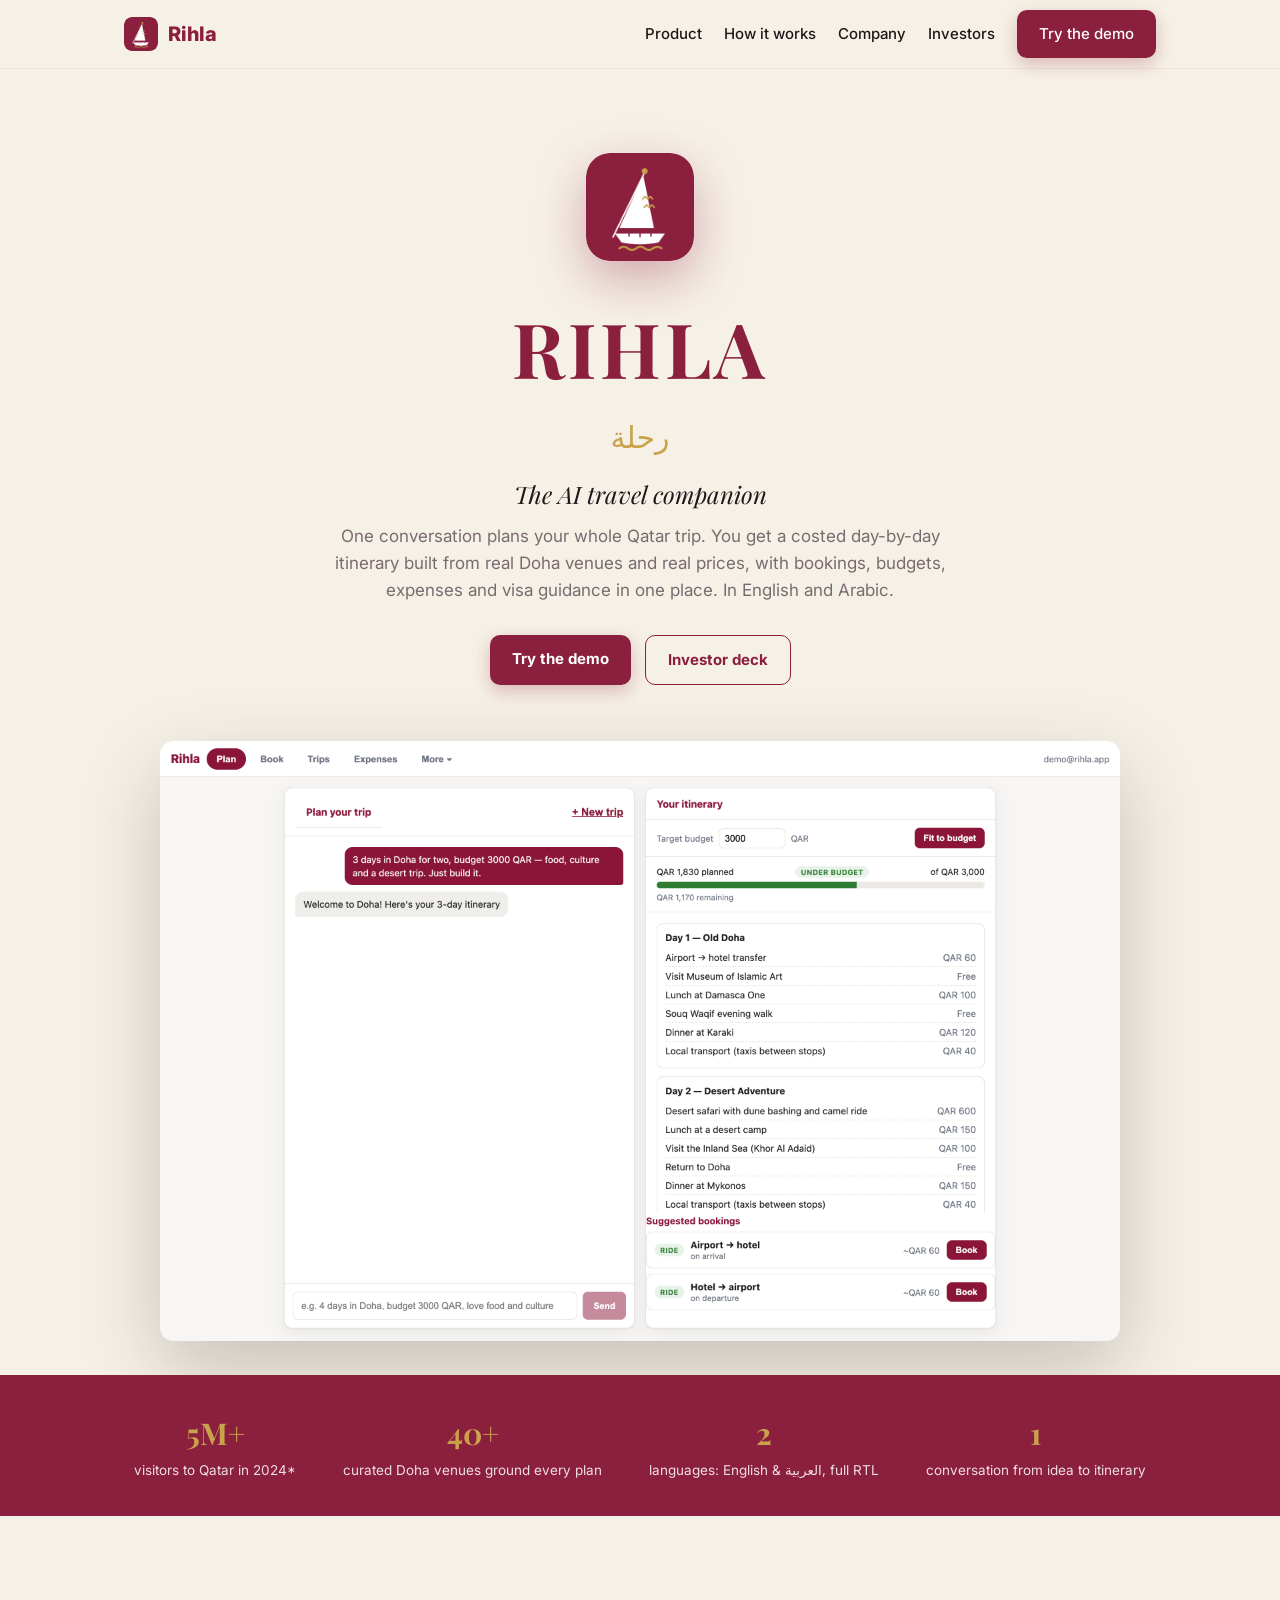
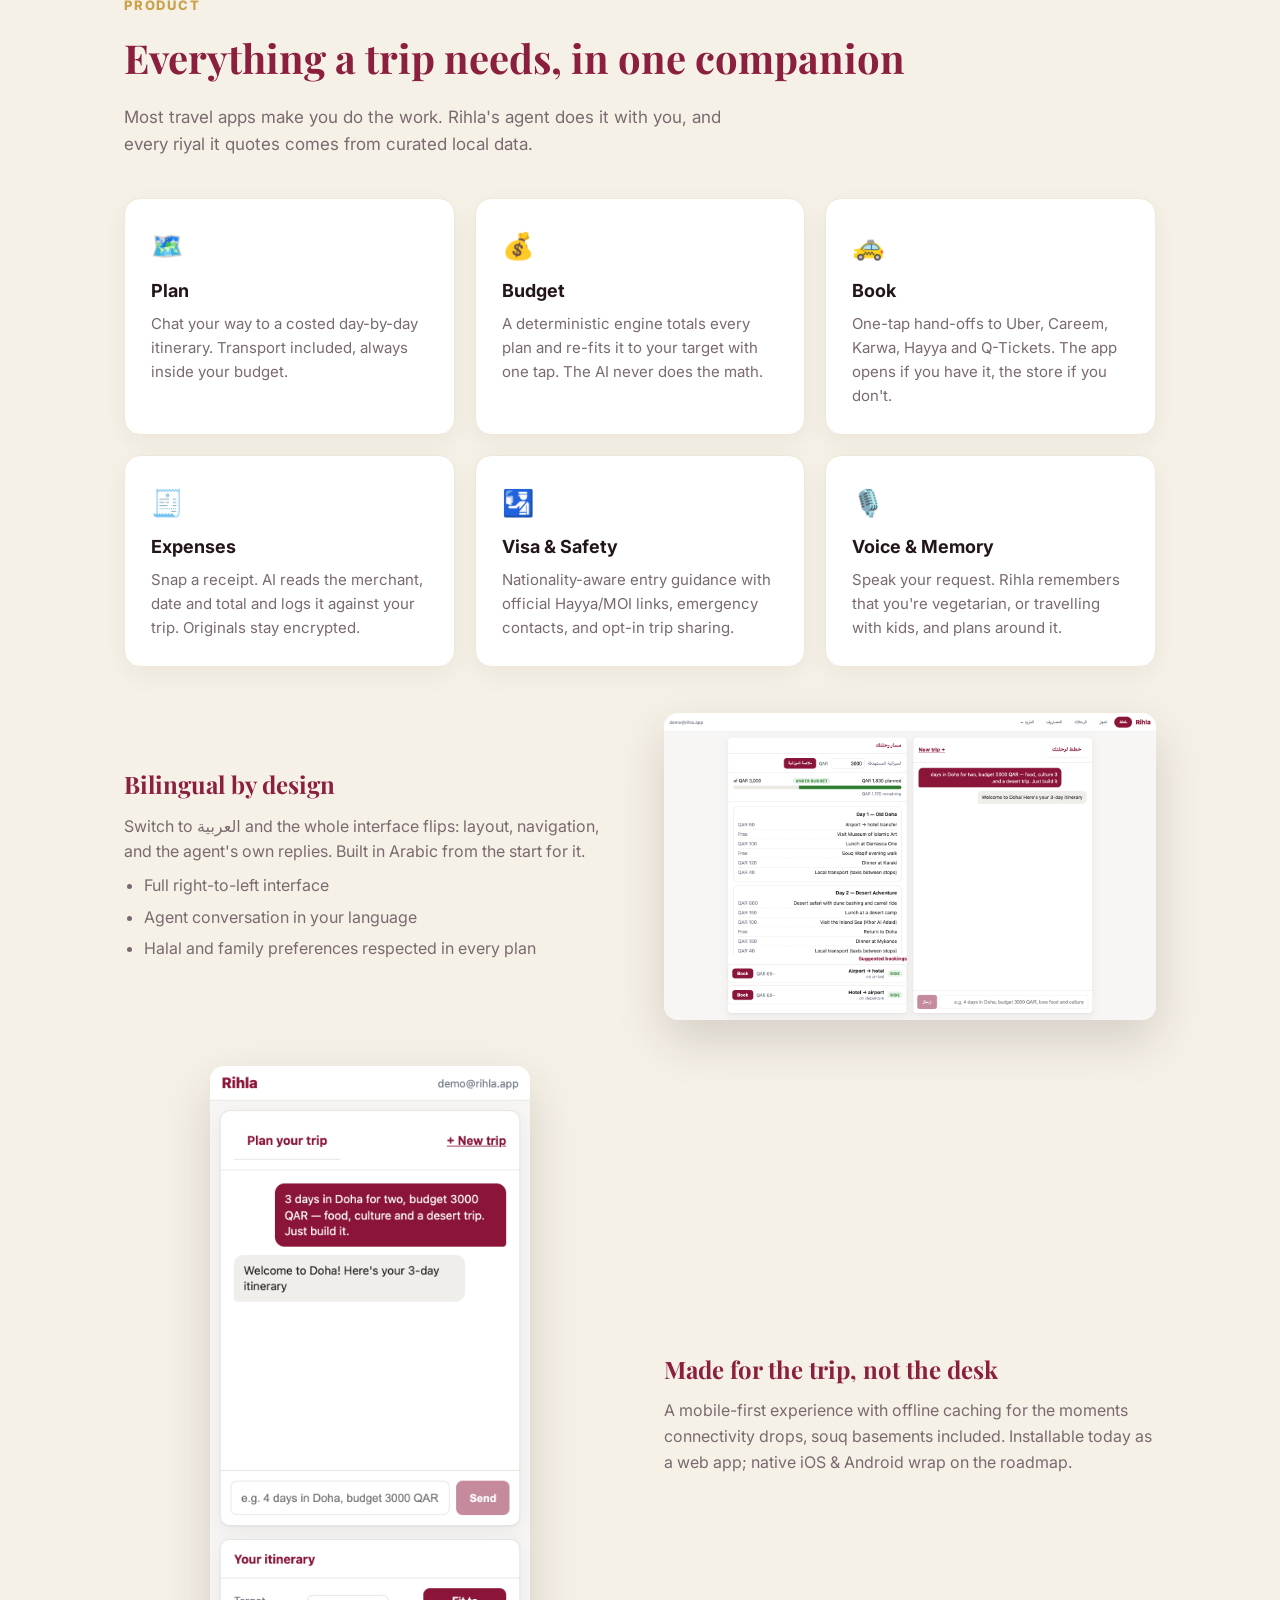
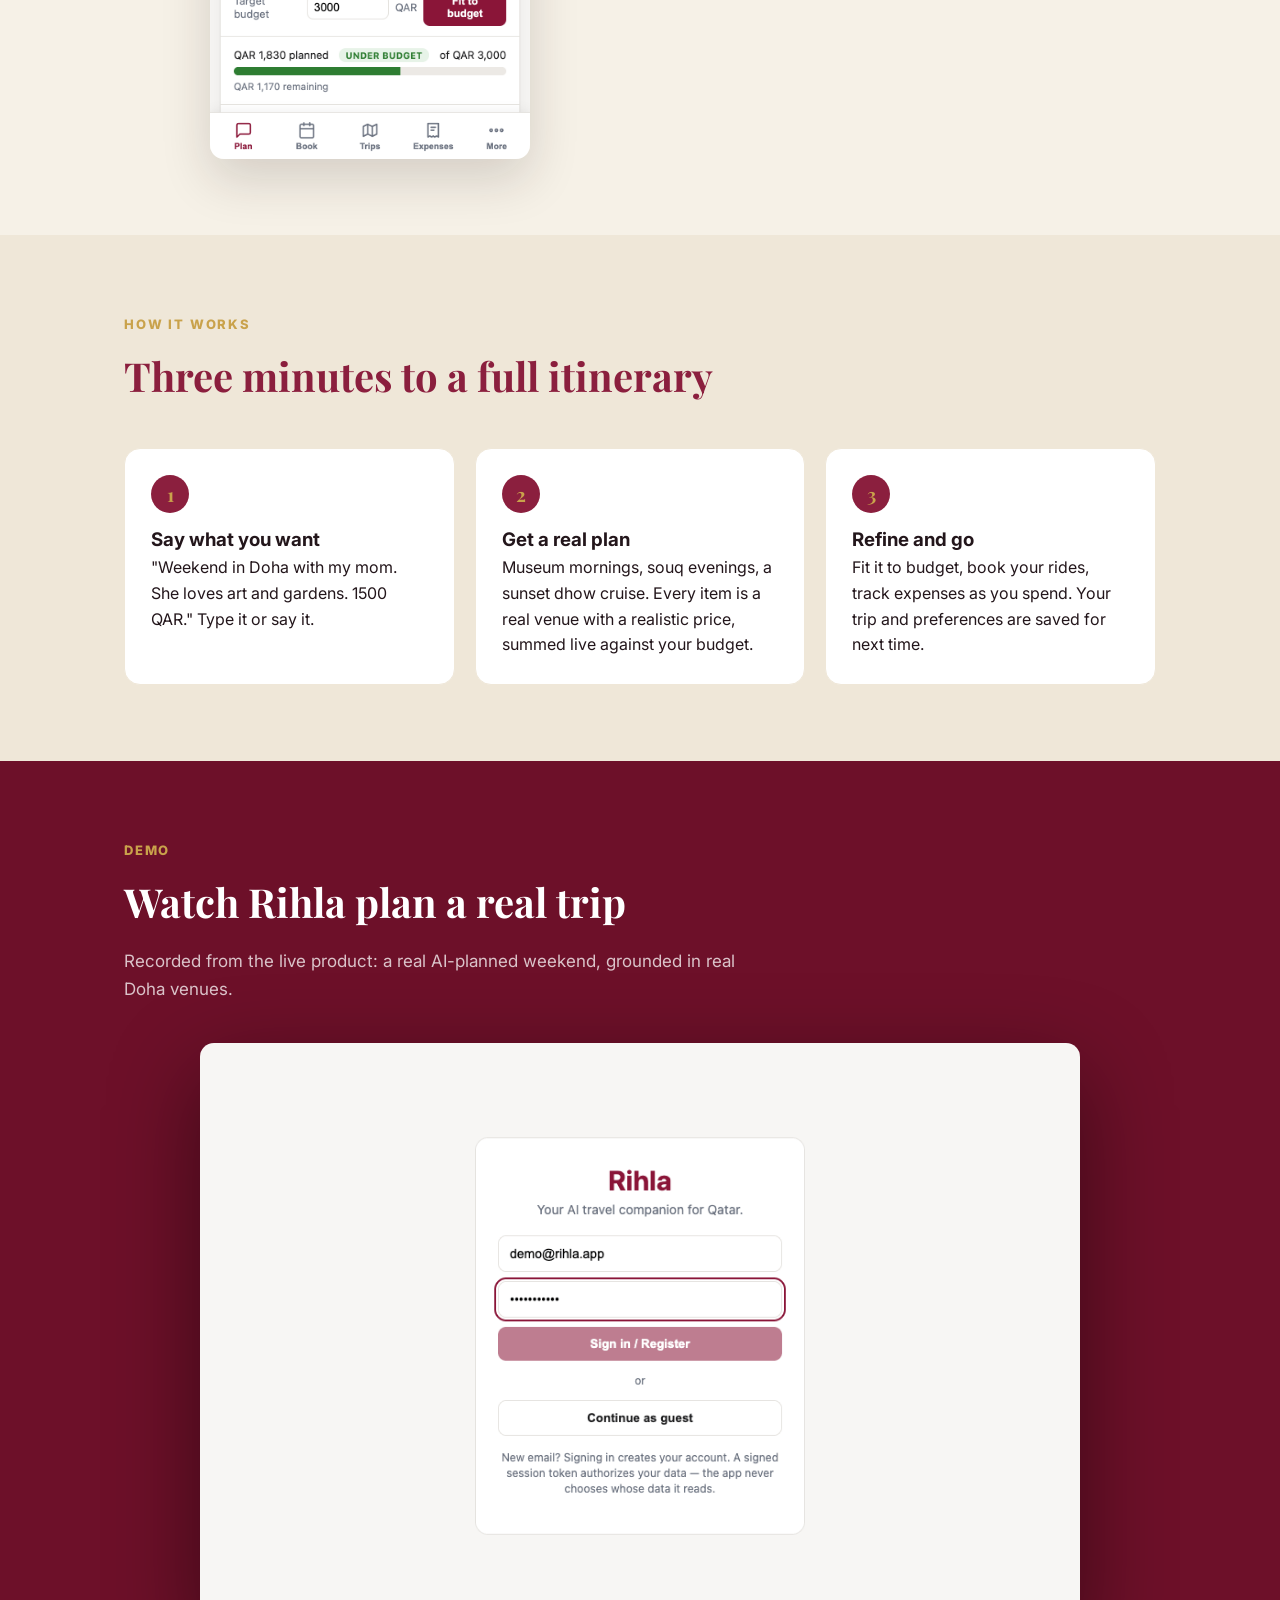
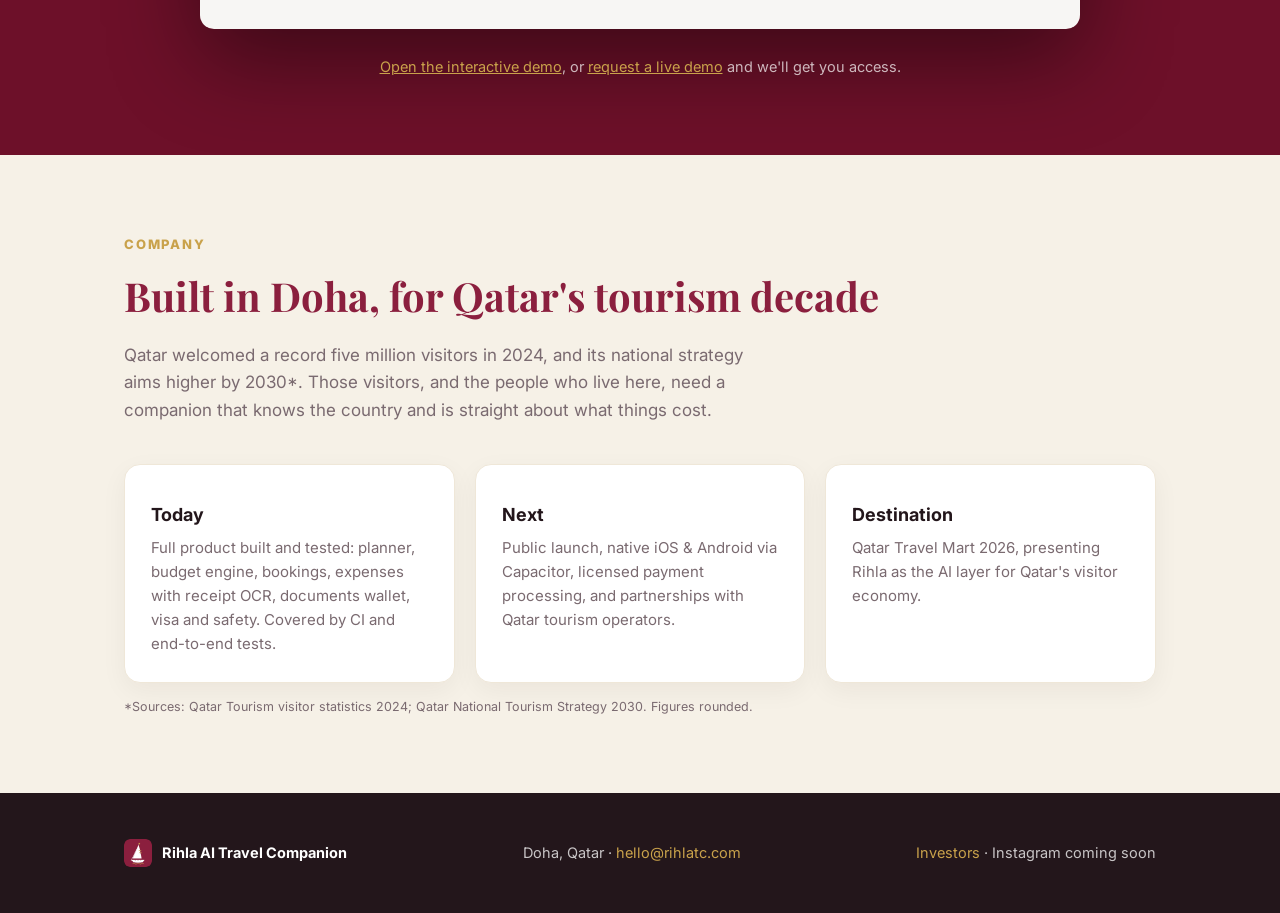
==== index.html @ 4427d214 "Copy: remove the AI-writing tells from site and app Homepage went from 22 em-dashes in 572 words to " ====
<!doctype html>
<html lang="en">
<head>
  <meta charset="utf-8" />
  <meta name="viewport" content="width=device-width, initial-scale=1" />
  <title>Rihla — AI Travel Companion for Qatar</title>
  <meta name="description" content="Rihla plans your Qatar trip in one conversation: real venues, real prices, bookings, budgets and expenses. Built in Doha, in English and Arabic." />
  <meta property="og:title" content="Rihla — AI Travel Companion for Qatar" />
  <meta property="og:description" content="One conversation plans your whole Qatar trip. Built in Doha." />
  <meta property="og:image" content="assets/icon-512.png" />
  <link rel="icon" type="image/png" href="assets/icon-32.png" />
  <link rel="apple-touch-icon" href="assets/icon-192.png" />
  <link rel="preconnect" href="https://fonts.googleapis.com" />
  <link href="https://fonts.googleapis.com/css2?family=Playfair+Display:wght@600;700;800&family=Inter:wght@400;500;700;800&display=swap" rel="stylesheet" />
  <link rel="stylesheet" href="style.css" />
</head>
<body>

<nav class="nav">
  <div class="wrap">
    <a class="nav-brand" href="#"><img src="assets/icon-192.png" alt="" />Rihla</a>
    <div class="nav-links">
      <a href="#product">Product</a>
      <a href="#how">How it works</a>
      <a href="#company">Company</a>
      <a href="investors.html">Investors</a>
      <!-- When the app is deployed, point this at the live app URL. -->
      <a class="btn btn-primary" href="app/">Try the demo</a>
    </div>
  </div>
</nav>

<header class="hero wrap">
  <img class="hero-logo" src="assets/icon-512.png" alt="Rihla dhow logo" />
  <h1 class="serif">RIHLA</h1>
  <div class="ar">رحلة</div>
  <p class="tagline serif">The AI travel companion</p>
  <p class="sub">
    One conversation plans your whole Qatar trip. You get a costed day-by-day
    itinerary built from real Doha venues and real prices, with bookings, budgets,
    expenses and visa guidance in one place. In English and Arabic.
  </p>
  <div class="hero-ctas">
    <a class="btn btn-primary" href="app/">Try the demo</a>
    <a class="btn btn-ghost" href="investors.html">Investor deck</a>
  </div>
  <img class="hero-shot" src="assets/plan-desktop.png" alt="Rihla planning a 3-day Doha itinerary with a live budget" />
</header>

<div class="stats">
  <div class="wrap">
    <div class="stat"><b>5M+</b><span>visitors to Qatar in 2024*</span></div>
    <div class="stat"><b>40+</b><span>curated Doha venues ground every plan</span></div>
    <div class="stat"><b>2</b><span>languages: English &amp; العربية, full RTL</span></div>
    <div class="stat"><b>1</b><span>conversation from idea to itinerary</span></div>
  </div>
</div>

<section id="product">
  <div class="wrap">
    <span class="kicker">Product</span>
    <h2 class="title serif">Everything a trip needs, in one companion</h2>
    <p class="lede">
      Most travel apps make you do the work. Rihla's agent does it with you, and
      every riyal it quotes comes from curated local data.
    </p>

    <div class="grid">
      <div class="card"><div class="em">🗺️</div><h3>Plan</h3><p>Chat your way to a costed day-by-day itinerary. Transport included, always inside your budget.</p></div>
      <div class="card"><div class="em">💰</div><h3>Budget</h3><p>A deterministic engine totals every plan and re-fits it to your target with one tap. The AI never does the math.</p></div>
      <div class="card"><div class="em">🚕</div><h3>Book</h3><p>One-tap hand-offs to Uber, Careem, Karwa, Hayya and Q-Tickets. The app opens if you have it, the store if you don't.</p></div>
      <div class="card"><div class="em">🧾</div><h3>Expenses</h3><p>Snap a receipt. AI reads the merchant, date and total and logs it against your trip. Originals stay encrypted.</p></div>
      <div class="card"><div class="em">🛂</div><h3>Visa &amp; Safety</h3><p>Nationality-aware entry guidance with official Hayya/MOI links, emergency contacts, and opt-in trip sharing.</p></div>
      <div class="card"><div class="em">🎙️</div><h3>Voice &amp; Memory</h3><p>Speak your request. Rihla remembers that you're vegetarian, or travelling with kids, and plans around it.</p></div>
    </div>

    <div class="split">
      <div>
        <h3 class="serif">Bilingual by design</h3>
        <p>
          Switch to العربية and the whole interface flips: layout, navigation, and the
          agent's own replies. Built in Arabic from the start
          for it.
        </p>
        <ul>
          <li>Full right-to-left interface</li>
          <li>Agent conversation in your language</li>
          <li>Halal and family preferences respected in every plan</li>
        </ul>
      </div>
      <div><img src="assets/plan-arabic-rtl.png" alt="Rihla in Arabic with right-to-left layout" /></div>
    </div>

    <div class="split">
      <div><img src="assets/plan-mobile.png" alt="Rihla mobile interface" style="max-width:320px;margin:0 auto" /></div>
      <div>
        <h3 class="serif">Made for the trip, not the desk</h3>
        <p>
          A mobile-first experience with offline caching for the moments
          connectivity drops, souq basements included. Installable today as a
          web app; native iOS &amp; Android wrap on the roadmap.
        </p>
      </div>
    </div>
  </div>
</section>

<section id="how" style="background:var(--cream-2)">
  <div class="wrap">
    <span class="kicker">How it works</span>
    <h2 class="title serif">Three minutes to a full itinerary</h2>
    <div class="steps">
      <div class="step"><h3>Say what you want</h3><p>"Weekend in Doha with my mom. She loves art and gardens. 1500 QAR." Type it or say it.</p></div>
      <div class="step"><h3>Get a real plan</h3><p>Museum mornings, souq evenings, a sunset dhow cruise. Every item is a real venue with a realistic price, summed live against your budget.</p></div>
      <div class="step"><h3>Refine and go</h3><p>Fit it to budget, book your rides, track expenses as you spend. Your trip and preferences are saved for next time.</p></div>
    </div>
  </div>
</section>

<section class="demo" id="demo">
  <div class="wrap">
    <span class="kicker">Demo</span>
    <h2 class="title serif">Watch Rihla plan a real trip</h2>
    <p class="lede">Recorded from the live product: a real AI-planned weekend, grounded in real Doha venues.</p>
    <img class="demo-frame" src="assets/demo.gif" alt="Animated demo: Rihla plans a Doha weekend in one conversation" />
    <p class="demo-note">
      <a href="app/">Open the interactive demo</a>, or
      <a href="mailto:hello@rihlatc.com?subject=Rihla%20live%20demo">request a live demo</a>
      and we'll get you access.
    </p>
  </div>
</section>

<section id="company">
  <div class="wrap">
    <span class="kicker">Company</span>
    <h2 class="title serif">Built in Doha, for Qatar's tourism decade</h2>
    <p class="lede">
      Qatar welcomed a record five million visitors in 2024, and its national
      strategy aims higher by 2030*. Those visitors, and the people who live here,
      need a companion that knows the country and is straight about what things cost.
    </p>
    <div class="grid">
      <div class="card"><h3>Today</h3><p>Full product built and tested: planner, budget engine, bookings, expenses with receipt OCR, documents wallet, visa and safety. Covered by CI and end-to-end tests.</p></div>
      <div class="card"><h3>Next</h3><p>Public launch, native iOS &amp; Android via Capacitor, licensed payment processing, and partnerships with Qatar tourism operators.</p></div>
      <div class="card"><h3>Destination</h3><p>Qatar Travel Mart 2026, presenting Rihla as the AI layer for Qatar's visitor economy.</p></div>
    </div>
    <p class="fine">*Sources: Qatar Tourism visitor statistics 2024; Qatar National Tourism Strategy 2030. Figures rounded.</p>
  </div>
</section>

<footer>
  <div class="wrap">
    <span class="foot-brand"><img src="assets/icon-192.png" alt="" />Rihla AI Travel Companion</span>
    <span>Doha, Qatar · <a href="mailto:hello@rihlatc.com">hello@rihlatc.com</a></span>
    <span><a href="investors.html">Investors</a> · Instagram coming soon</span>
  </div>
</footer>

</body>
</html>
---- style.css ----
/* Rihla company site — brand: Qatar maroon, cream, gold. */
:root {
  --maroon: #8b1f3e;
  --maroon-deep: #6d1029;
  --cream: #f6f1e7;
  --cream-2: #efe7d8;
  --gold: #c9a24b;
  --ink: #23161b;
  --muted: #7a6a70;
  --card: #ffffff;
}

* { box-sizing: border-box; margin: 0; }
html { scroll-behavior: smooth; }
body {
  font-family: 'Inter', system-ui, -apple-system, sans-serif;
  color: var(--ink);
  background: var(--cream);
  line-height: 1.6;
}
.serif { font-family: 'Playfair Display', Georgia, serif; }
img { max-width: 100%; display: block; }
a { color: var(--maroon); }

.wrap { max-width: 1080px; margin: 0 auto; padding: 0 24px; }

/* Nav */
.nav {
  position: sticky; top: 0; z-index: 50;
  background: rgba(246, 241, 231, 0.92); backdrop-filter: blur(8px);
  border-bottom: 1px solid var(--cream-2);
}
.nav .wrap { display: flex; align-items: center; gap: 28px; height: 68px; }
.nav-brand { display: flex; align-items: center; gap: 10px; text-decoration: none; color: var(--maroon); font-weight: 800; font-size: 20px; }
.nav-brand img { width: 34px; height: 34px; border-radius: 8px; }
.nav-links { display: flex; gap: 22px; margin-left: auto; align-items: center; }
.nav-links a { text-decoration: none; color: var(--ink); font-size: 15px; font-weight: 500; }
.nav-links a:hover { color: var(--maroon); }

.btn {
  display: inline-block; padding: 12px 22px; border-radius: 10px;
  font-weight: 700; font-size: 15px; text-decoration: none;
  transition: transform 0.12s ease, box-shadow 0.12s ease;
}
.btn:hover { transform: translateY(-1px); }
.btn-primary { background: var(--maroon); color: #fff !important; box-shadow: 0 6px 18px rgba(139, 31, 62, 0.28); }
.btn-ghost { border: 1.5px solid var(--maroon); color: var(--maroon); }
.btn-gold { background: var(--gold); color: var(--maroon-deep) !important; }

/* Hero */
.hero { padding: 84px 0 40px; text-align: center; }
.hero-logo { width: 108px; height: 108px; border-radius: 24px; margin: 0 auto 26px; box-shadow: 0 18px 50px rgba(139, 31, 62, 0.35); }
.hero h1 { font-size: clamp(44px, 7vw, 76px); letter-spacing: 0.04em; color: var(--maroon); }
.hero .ar { color: var(--gold); font-size: clamp(22px, 3vw, 30px); margin-top: 4px; }
.hero .tagline { font-size: clamp(18px, 2.6vw, 24px); font-style: italic; margin: 14px auto 10px; }
.hero .sub { max-width: 620px; margin: 0 auto 30px; color: var(--muted); font-size: 17px; }
.hero-ctas { display: flex; gap: 14px; justify-content: center; flex-wrap: wrap; }
/* width:100% is what actually makes these shrink. max-width alone only caps the
   upper bound — below it the image renders at its intrinsic size, so on a phone
   these overflowed and made the whole page scroll sideways. */
.hero-shot { display: block; width: 100%; height: auto; margin: 56px auto 0; max-width: 960px; border-radius: 14px; box-shadow: 0 30px 80px rgba(35, 22, 27, 0.22); }

/* Stats strip */
.stats { background: var(--maroon); color: #fff; padding: 34px 0; margin-top: -6px; }
.stats .wrap { display: flex; justify-content: space-around; flex-wrap: wrap; gap: 26px; text-align: center; }
.stat b { display: block; font-size: 30px; color: var(--gold); font-family: 'Playfair Display', serif; }
.stat span { font-size: 13.5px; opacity: 0.85; }

/* Sections */
section { padding: 76px 0; }
.kicker { color: var(--gold); font-weight: 800; letter-spacing: 0.14em; text-transform: uppercase; font-size: 13px; }
h2.title { font-size: clamp(28px, 4vw, 40px); color: var(--maroon); margin: 8px 0 14px; }
.lede { max-width: 640px; color: var(--muted); font-size: 17px; }

/* Feature grid */
.grid { display: grid; grid-template-columns: repeat(auto-fit, minmax(280px, 1fr)); gap: 20px; margin-top: 40px; }
.card {
  background: var(--card); border-radius: 16px; padding: 26px;
  border: 1px solid var(--cream-2); box-shadow: 0 8px 26px rgba(35, 22, 27, 0.05);
}
.card .em { font-size: 26px; }
.card h3 { margin: 10px 0 6px; font-size: 18px; }
.card p { color: var(--muted); font-size: 15px; }

/* Split rows */
.split { display: flex; gap: 48px; align-items: center; margin-top: 46px; flex-wrap: wrap; }
.split > div { flex: 1 1 380px; }
.split img { border-radius: 14px; box-shadow: 0 20px 50px rgba(35, 22, 27, 0.16); }
.split h3 { font-size: 24px; color: var(--maroon); margin-bottom: 10px; }
.split p { color: var(--muted); }
.split ul { color: var(--muted); padding-left: 20px; margin-top: 8px; }
.split li { margin: 6px 0; }

/* Steps */
.steps { display: grid; grid-template-columns: repeat(auto-fit, minmax(240px, 1fr)); gap: 20px; margin-top: 40px; counter-reset: step; }
.step { background: var(--card); border-radius: 16px; padding: 26px; border: 1px solid var(--cream-2); }
.step::before {
  counter-increment: step; content: counter(step);
  display: inline-flex; width: 38px; height: 38px; align-items: center; justify-content: center;
  background: var(--maroon); color: var(--gold); border-radius: 50%;
  font-family: 'Playfair Display', serif; font-weight: 700; font-size: 19px; margin-bottom: 12px;
}

/* Demo */
.demo { background: var(--maroon-deep); color: #fff; }
.demo .kicker { color: var(--gold); }
.demo h2.title { color: #fff; }
.demo .lede { color: rgba(255, 255, 255, 0.75); }
.demo-frame { display: block; width: 100%; height: auto; margin: 40px auto 26px; max-width: 880px; border-radius: 14px; box-shadow: 0 30px 90px rgba(0, 0, 0, 0.45); }
.demo-note { text-align: center; color: rgba(255, 255, 255, 0.7); font-size: 14.5px; }
.demo-note a { color: var(--gold); }

/* Footer */
footer { background: var(--ink); color: rgba(255, 255, 255, 0.75); padding: 46px 0; font-size: 14.5px; }
footer .wrap { display: flex; flex-wrap: wrap; gap: 20px; align-items: center; justify-content: space-between; }
footer a { color: var(--gold); text-decoration: none; }
.foot-brand { display: flex; align-items: center; gap: 10px; color: #fff; font-weight: 700; }
.foot-brand img { width: 28px; height: 28px; border-radius: 6px; }

/* Deck (investors) */
.deck-section { border-bottom: 1px solid var(--cream-2); }
.deck-cover { text-align: center; padding: 100px 0 70px; }
.deck-cover .hero-logo { width: 92px; height: 92px; }
.num-row { display: flex; gap: 18px; flex-wrap: wrap; margin-top: 30px; }
.num {
  flex: 1 1 200px; background: var(--card); border: 1px solid var(--cream-2);
  border-radius: 14px; padding: 22px; text-align: center;
}
.num b { display: block; font-size: 30px; color: var(--maroon); font-family: 'Playfair Display', serif; }
.num span { color: var(--muted); font-size: 13.5px; }
.fine { font-size: 12.5px; color: var(--muted); margin-top: 14px; }
table.cmp { width: 100%; border-collapse: collapse; margin-top: 30px; background: var(--card); border-radius: 14px; overflow: hidden; }
table.cmp th, table.cmp td { padding: 13px 16px; border-bottom: 1px solid var(--cream-2); text-align: left; font-size: 15px; }
table.cmp th { background: var(--maroon); color: #fff; }
table.cmp td:first-child { font-weight: 600; }
.check { color: #1f7a3d; font-weight: 700; }
.cross { color: #b3453e; }

/* The competition table carries five columns. On a phone it must scroll inside
   its own box — never widen the page, which would let every section scroll
   sideways. min-width keeps the columns readable rather than crushed. */
.cmp-scroll { overflow-x: auto; -webkit-overflow-scrolling: touch; margin-top: 30px; }
.cmp-scroll table.cmp { margin-top: 0; min-width: 720px; }
/* Keep the row label readable while the comparison columns scroll under it. */
.cmp-scroll table.cmp td:first-child,
.cmp-scroll table.cmp th:first-child { position: sticky; left: 0; background: var(--card); }
.cmp-scroll table.cmp th:first-child { background: var(--maroon); }

@media (max-width: 640px) {
  .nav-links a:not(.btn) { display: none; }
  section { padding: 56px 0; }
}
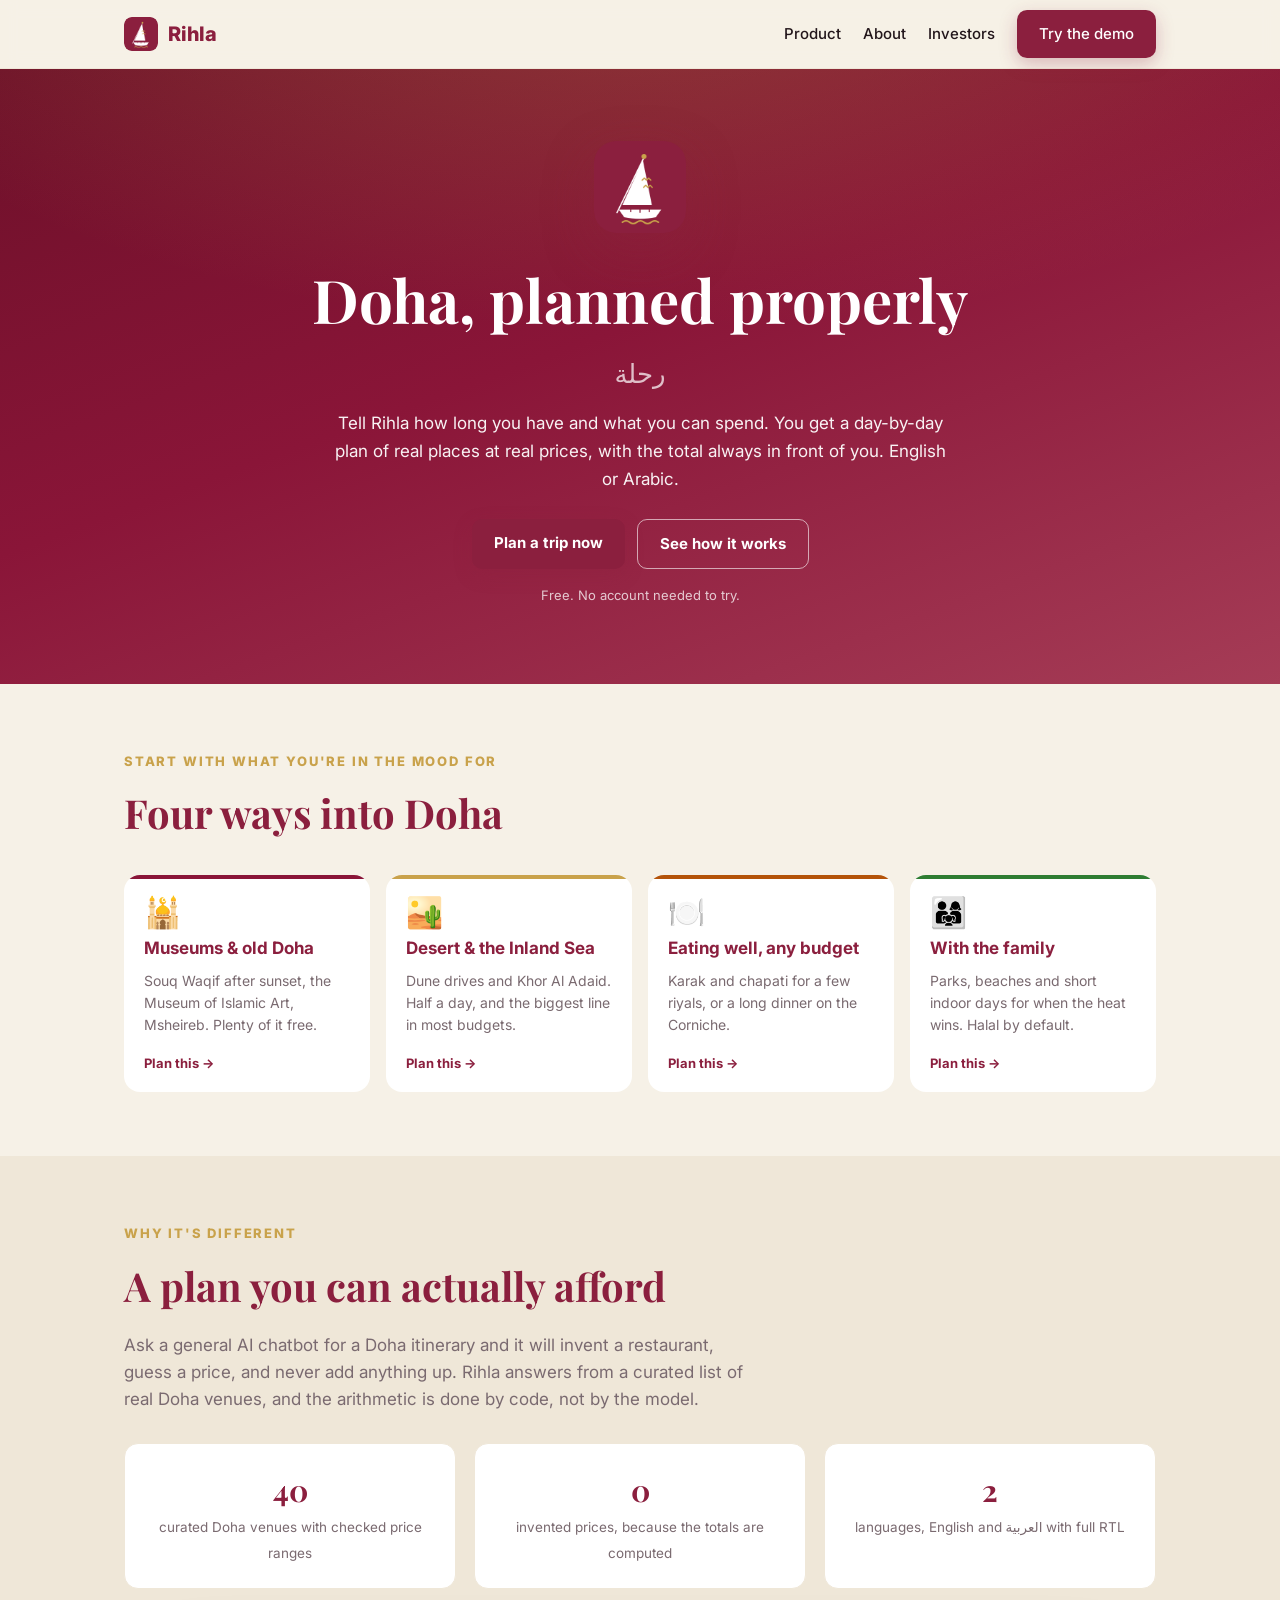
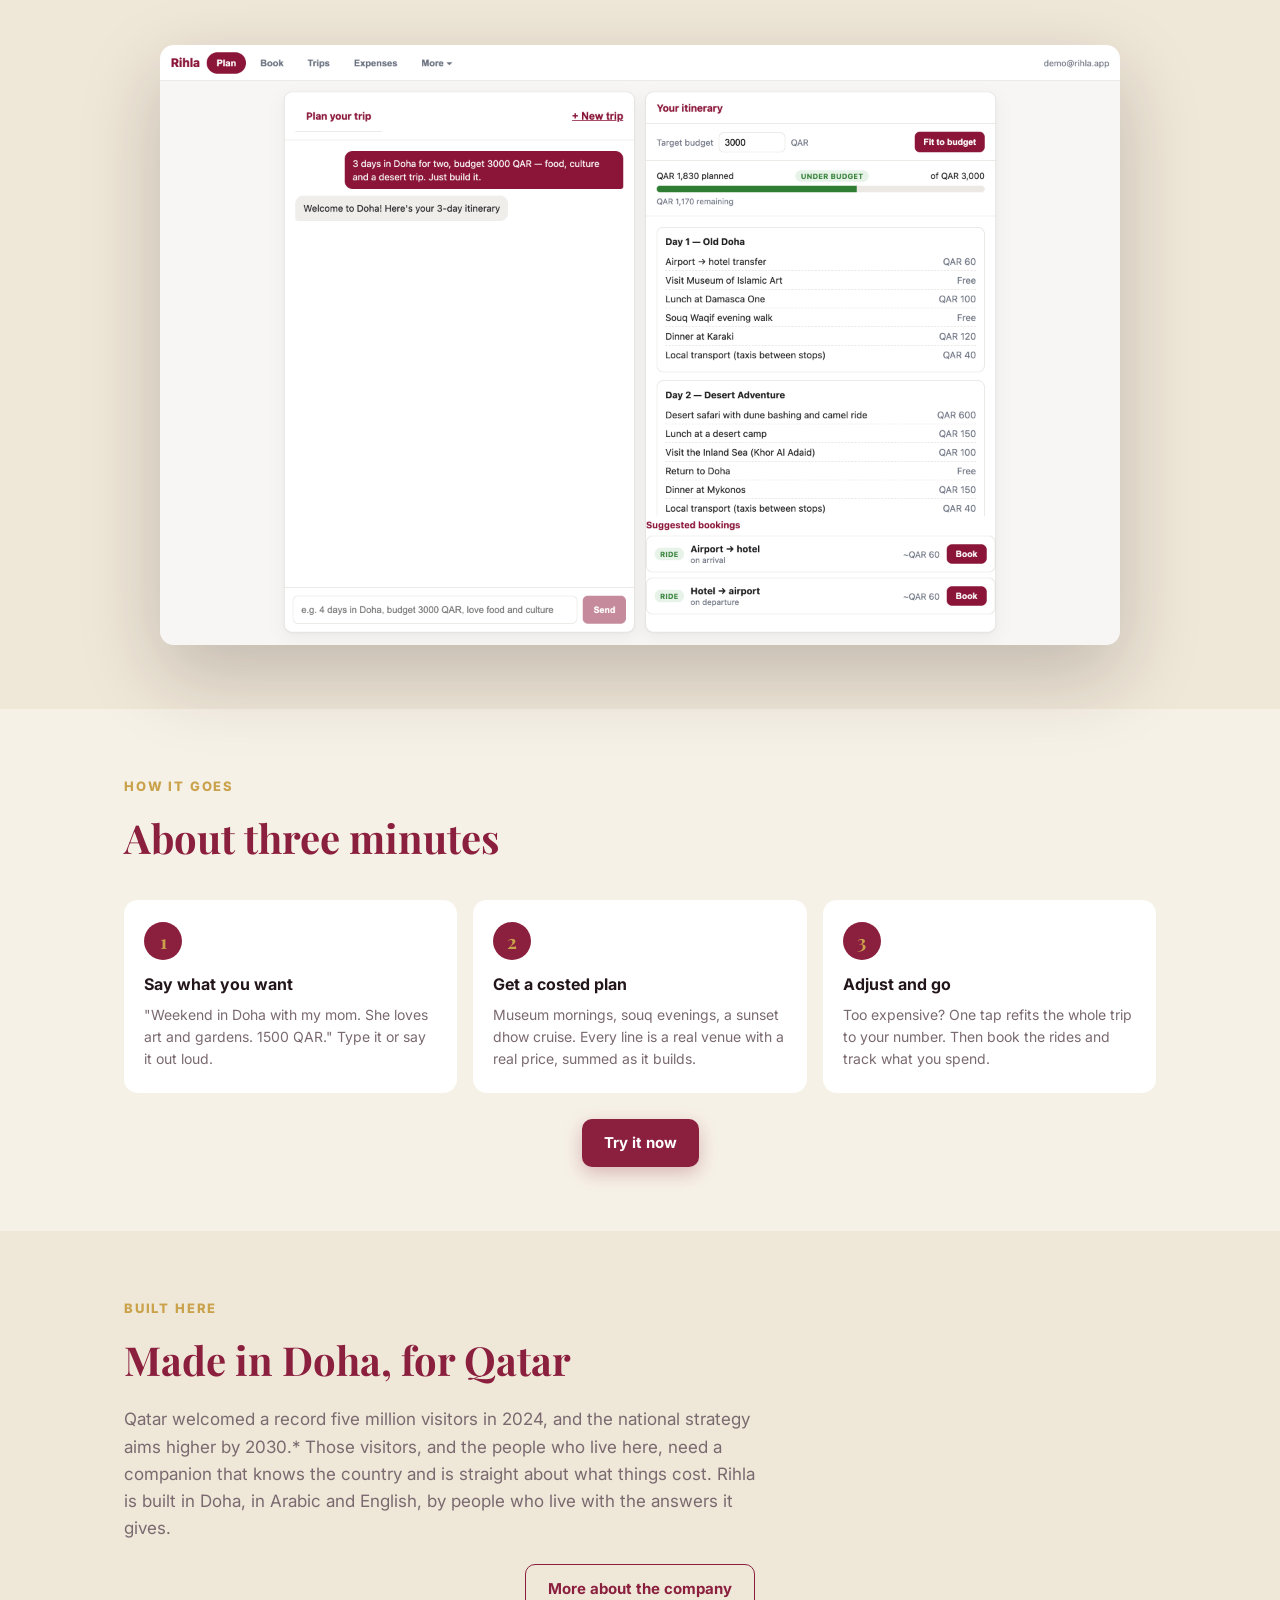
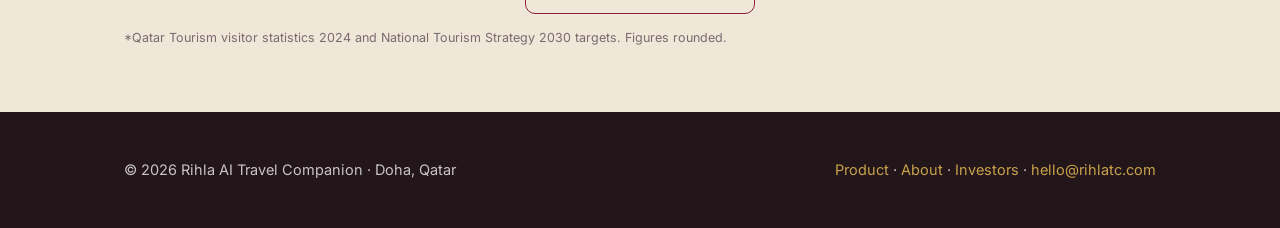
==== commit 5a83265b: "Site: split into general, product, about, investors The homepage was a single scroll doing four jobs" ====
--- a/index.html
+++ b/index.html
@@ -4,9 +4,9 @@
   <meta charset="utf-8" />
   <meta name="viewport" content="width=device-width, initial-scale=1" />
   <title>Rihla — AI Travel Companion for Qatar</title>
-  <meta name="description" content="Rihla plans your Qatar trip in one conversation: real venues, real prices, bookings, budgets and expenses. Built in Doha, in English and Arabic." />
+  <meta name="description" content="Plan a Qatar trip in one conversation. Real Doha venues, real prices, a budget that adds up. In English and Arabic." />
   <meta property="og:title" content="Rihla — AI Travel Companion for Qatar" />
-  <meta property="og:description" content="One conversation plans your whole Qatar trip. Built in Doha." />
+  <meta property="og:description" content="Plan a Qatar trip in one conversation. Built in Doha." />
   <meta property="og:image" content="assets/icon-512.png" />
   <link rel="icon" type="image/png" href="assets/icon-32.png" />
   <link rel="apple-touch-icon" href="assets/icon-192.png" />
@@ -18,144 +18,132 @@
 
 <nav class="nav">
   <div class="wrap">
-    <a class="nav-brand" href="#"><img src="assets/icon-192.png" alt="" />Rihla</a>
-    <div class="nav-links">
-      <a href="#product">Product</a>
-      <a href="#how">How it works</a>
-      <a href="#company">Company</a>
+    <a class="nav-brand" href="index.html"><img src="assets/icon-192.png" alt="" />Rihla</a>
+    <button class="nav-burger" aria-label="Menu" aria-expanded="false" aria-controls="nav-links">☰</button>
+    <div class="nav-links" id="nav-links">
+      <a href="product.html">Product</a>
+      <a href="about.html">About</a>
       <a href="investors.html">Investors</a>
-      <!-- When the app is deployed, point this at the live app URL. -->
       <a class="btn btn-primary" href="app/">Try the demo</a>
     </div>
   </div>
 </nav>
 
-<header class="hero wrap">
-  <img class="hero-logo" src="assets/icon-512.png" alt="Rihla dhow logo" />
-  <h1 class="serif">RIHLA</h1>
-  <div class="ar">رحلة</div>
-  <p class="tagline serif">The AI travel companion</p>
-  <p class="sub">
-    One conversation plans your whole Qatar trip. You get a costed day-by-day
-    itinerary built from real Doha venues and real prices, with bookings, budgets,
-    expenses and visa guidance in one place. In English and Arabic.
-  </p>
-  <div class="hero-ctas">
-    <a class="btn btn-primary" href="app/">Try the demo</a>
-    <a class="btn btn-ghost" href="investors.html">Investor deck</a>
+<header class="hero-full">
+  <div class="hero-inner wrap">
+    <img class="hero-logo" src="assets/icon-512.png" alt="Rihla dhow logo" />
+    <h1 class="serif">Doha, planned properly</h1>
+    <div class="ar">رحلة</div>
+    <p class="sub">
+      Tell Rihla how long you have and what you can spend. You get a day-by-day
+      plan of real places at real prices, with the total always in front of you.
+      English or Arabic.
+    </p>
+    <div class="hero-ctas">
+      <a class="btn btn-primary" href="app/">Plan a trip now</a>
+      <a class="btn btn-ghost" href="product.html">See how it works</a>
+    </div>
+    <p class="hero-fine">Free. No account needed to try.</p>
   </div>
-  <img class="hero-shot" src="assets/plan-desktop.png" alt="Rihla planning a 3-day Doha itinerary with a live budget" />
 </header>
 
-<div class="stats">
+<!-- Thematic entry points. People choose a trip by what they want to do, not by
+     a feature list, which is how every tourism board organises its front page. -->
+<section class="section">
   <div class="wrap">
-    <div class="stat"><b>5M+</b><span>visitors to Qatar in 2024*</span></div>
-    <div class="stat"><b>40+</b><span>curated Doha venues ground every plan</span></div>
-    <div class="stat"><b>2</b><span>languages: English &amp; العربية, full RTL</span></div>
-    <div class="stat"><b>1</b><span>conversation from idea to itinerary</span></div>
-  </div>
-</div>
-
-<section id="product">
-  <div class="wrap">
-    <span class="kicker">Product</span>
-    <h2 class="title serif">Everything a trip needs, in one companion</h2>
-    <p class="lede">
-      Most travel apps make you do the work. Rihla's agent does it with you, and
-      every riyal it quotes comes from curated local data.
-    </p>
-
-    <div class="grid">
-      <div class="card"><div class="em">🗺️</div><h3>Plan</h3><p>Chat your way to a costed day-by-day itinerary. Transport included, always inside your budget.</p></div>
-      <div class="card"><div class="em">💰</div><h3>Budget</h3><p>A deterministic engine totals every plan and re-fits it to your target with one tap. The AI never does the math.</p></div>
-      <div class="card"><div class="em">🚕</div><h3>Book</h3><p>One-tap hand-offs to Uber, Careem, Karwa, Hayya and Q-Tickets. The app opens if you have it, the store if you don't.</p></div>
-      <div class="card"><div class="em">🧾</div><h3>Expenses</h3><p>Snap a receipt. AI reads the merchant, date and total and logs it against your trip. Originals stay encrypted.</p></div>
-      <div class="card"><div class="em">🛂</div><h3>Visa &amp; Safety</h3><p>Nationality-aware entry guidance with official Hayya/MOI links, emergency contacts, and opt-in trip sharing.</p></div>
-      <div class="card"><div class="em">🎙️</div><h3>Voice &amp; Memory</h3><p>Speak your request. Rihla remembers that you're vegetarian, or travelling with kids, and plans around it.</p></div>
-    </div>
-
-    <div class="split">
-      <div>
-        <h3 class="serif">Bilingual by design</h3>
-        <p>
-          Switch to العربية and the whole interface flips: layout, navigation, and the
-          agent's own replies. Built in Arabic from the start
-          for it.
-        </p>
-        <ul>
-          <li>Full right-to-left interface</li>
-          <li>Agent conversation in your language</li>
-          <li>Halal and family preferences respected in every plan</li>
-        </ul>
-      </div>
-      <div><img src="assets/plan-arabic-rtl.png" alt="Rihla in Arabic with right-to-left layout" /></div>
-    </div>
-
-    <div class="split">
-      <div><img src="assets/plan-mobile.png" alt="Rihla mobile interface" style="max-width:320px;margin:0 auto" /></div>
-      <div>
-        <h3 class="serif">Made for the trip, not the desk</h3>
-        <p>
-          A mobile-first experience with offline caching for the moments
-          connectivity drops, souq basements included. Installable today as a
-          web app; native iOS &amp; Android wrap on the roadmap.
-        </p>
-      </div>
+    <span class="kicker">Start with what you're in the mood for</span>
+    <h2 class="title serif">Four ways into Doha</h2>
+    <div class="theme-grid">
+      <a class="theme-card culture" href="app/">
+        <span class="theme-em">🕌</span>
+        <h3>Museums &amp; old Doha</h3>
+        <p>Souq Waqif after sunset, the Museum of Islamic Art, Msheireb. Plenty of it free.</p>
+        <span class="theme-go">Plan this →</span>
+      </a>
+      <a class="theme-card desert" href="app/">
+        <span class="theme-em">🏜️</span>
+        <h3>Desert &amp; the Inland Sea</h3>
+        <p>Dune drives and Khor Al Adaid. Half a day, and the biggest line in most budgets.</p>
+        <span class="theme-go">Plan this →</span>
+      </a>
+      <a class="theme-card food" href="app/">
+        <span class="theme-em">🍽️</span>
+        <h3>Eating well, any budget</h3>
+        <p>Karak and chapati for a few riyals, or a long dinner on the Corniche.</p>
+        <span class="theme-go">Plan this →</span>
+      </a>
+      <a class="theme-card family" href="app/">
+        <span class="theme-em">👨‍👩‍👧</span>
+        <h3>With the family</h3>
+        <p>Parks, beaches and short indoor days for when the heat wins. Halal by default.</p>
+        <span class="theme-go">Plan this →</span>
+      </a>
     </div>
   </div>
 </section>
 
-<section id="how" style="background:var(--cream-2)">
+<section class="section alt">
   <div class="wrap">
-    <span class="kicker">How it works</span>
-    <h2 class="title serif">Three minutes to a full itinerary</h2>
-    <div class="steps">
-      <div class="step"><h3>Say what you want</h3><p>"Weekend in Doha with my mom. She loves art and gardens. 1500 QAR." Type it or say it.</p></div>
-      <div class="step"><h3>Get a real plan</h3><p>Museum mornings, souq evenings, a sunset dhow cruise. Every item is a real venue with a realistic price, summed live against your budget.</p></div>
-      <div class="step"><h3>Refine and go</h3><p>Fit it to budget, book your rides, track expenses as you spend. Your trip and preferences are saved for next time.</p></div>
+    <span class="kicker">Why it's different</span>
+    <h2 class="title serif">A plan you can actually afford</h2>
+    <p class="lede">
+      Ask a general AI chatbot for a Doha itinerary and it will invent a
+      restaurant, guess a price, and never add anything up. Rihla answers from a
+      curated list of real Doha venues, and the arithmetic is done by code, not
+      by the model.
+    </p>
+    <div class="num-row">
+      <div class="num"><b>40</b><span>curated Doha venues with checked price ranges</span></div>
+      <div class="num"><b>0</b><span>invented prices, because the totals are computed</span></div>
+      <div class="num"><b>2</b><span>languages, English and العربية with full RTL</span></div>
     </div>
+    <img class="hero-shot" src="assets/plan-desktop.png" alt="A costed Doha itinerary in Rihla" loading="lazy" />
   </div>
 </section>
 
-<section class="demo" id="demo">
+<section class="section">
   <div class="wrap">
-    <span class="kicker">Demo</span>
-    <h2 class="title serif">Watch Rihla plan a real trip</h2>
-    <p class="lede">Recorded from the live product: a real AI-planned weekend, grounded in real Doha venues.</p>
-    <img class="demo-frame" src="assets/demo.gif" alt="Animated demo: Rihla plans a Doha weekend in one conversation" />
-    <p class="demo-note">
-      <a href="app/">Open the interactive demo</a>, or
-      <a href="mailto:hello@rihlatc.com?subject=Rihla%20live%20demo">request a live demo</a>
-      and we'll get you access.
-    </p>
+    <span class="kicker">How it goes</span>
+    <h2 class="title serif">About three minutes</h2>
+    <div class="steps">
+      <div class="step"><h3>Say what you want</h3><p>"Weekend in Doha with my mom. She loves art and gardens. 1500 QAR." Type it or say it out loud.</p></div>
+      <div class="step"><h3>Get a costed plan</h3><p>Museum mornings, souq evenings, a sunset dhow cruise. Every line is a real venue with a real price, summed as it builds.</p></div>
+      <div class="step"><h3>Adjust and go</h3><p>Too expensive? One tap refits the whole trip to your number. Then book the rides and track what you spend.</p></div>
+    </div>
+    <div class="center"><a class="btn btn-primary" href="app/">Try it now</a></div>
   </div>
 </section>
 
-<section id="company">
+<section class="section alt">
   <div class="wrap">
-    <span class="kicker">Company</span>
-    <h2 class="title serif">Built in Doha, for Qatar's tourism decade</h2>
+    <span class="kicker">Built here</span>
+    <h2 class="title serif">Made in Doha, for Qatar</h2>
     <p class="lede">
-      Qatar welcomed a record five million visitors in 2024, and its national
-      strategy aims higher by 2030*. Those visitors, and the people who live here,
-      need a companion that knows the country and is straight about what things cost.
+      Qatar welcomed a record five million visitors in 2024, and the national
+      strategy aims higher by 2030.* Those visitors, and the people who live
+      here, need a companion that knows the country and is straight about what
+      things cost. Rihla is built in Doha, in Arabic and English, by people who
+      live with the answers it gives.
     </p>
-    <div class="grid">
-      <div class="card"><h3>Today</h3><p>Full product built and tested: planner, budget engine, bookings, expenses with receipt OCR, documents wallet, visa and safety. Covered by CI and end-to-end tests.</p></div>
-      <div class="card"><h3>Next</h3><p>Public launch, native iOS &amp; Android via Capacitor, licensed payment processing, and partnerships with Qatar tourism operators.</p></div>
-      <div class="card"><h3>Destination</h3><p>Qatar Travel Mart 2026, presenting Rihla as the AI layer for Qatar's visitor economy.</p></div>
+    <div class="center" style="margin-top:22px">
+      <a class="btn btn-ghost" href="about.html">More about the company</a>
     </div>
-    <p class="fine">*Sources: Qatar Tourism visitor statistics 2024; Qatar National Tourism Strategy 2030. Figures rounded.</p>
+    <p class="fine">*Qatar Tourism visitor statistics 2024 and National Tourism Strategy 2030 targets. Figures rounded.</p>
   </div>
 </section>
 
-<footer>
+<footer class="footer">
   <div class="wrap">
-    <span class="foot-brand"><img src="assets/icon-192.png" alt="" />Rihla AI Travel Companion</span>
-    <span>Doha, Qatar · <a href="mailto:hello@rihlatc.com">hello@rihlatc.com</a></span>
-    <span><a href="investors.html">Investors</a> · Instagram coming soon</span>
+    <span>© 2026 Rihla AI Travel Companion · Doha, Qatar</span>
+    <span>
+      <a href="product.html">Product</a> ·
+      <a href="about.html">About</a> ·
+      <a href="investors.html">Investors</a> ·
+      <a href="mailto:hello@rihlatc.com">hello@rihlatc.com</a>
+    </span>
   </div>
 </footer>
 
+<script src="nav.js"></script>
 </body>
 </html>
--- a/style.css
+++ b/style.css
@@ -150,3 +150,91 @@
   .nav-links a:not(.btn) { display: none; }
   section { padding: 56px 0; }
 }
+
+/* ---------------------------------------------------------------------------
+   Multi-page site: shared nav, hero, thematic cards, page heads.
+   --------------------------------------------------------------------------- */
+
+.nav-links a.current { color: var(--maroon); font-weight: 700; }
+.nav-burger {
+  display: none; margin-inline-start: auto; border: 0; background: none;
+  font-size: 22px; line-height: 1; color: var(--maroon); cursor: pointer; padding: 4px 6px;
+}
+
+/* Full-bleed hero. No licensed photography yet, so this leans on the brand
+   palette rather than a stock image that would look like every other site. */
+.hero-full {
+  background:
+    radial-gradient(90rem 40rem at 50% -20%, rgba(201, 162, 75, 0.28), transparent 60%),
+    linear-gradient(160deg, #6d1029 0%, #8a1538 45%, #a53c56 100%);
+  color: #fff;
+  padding: 72px 0 78px;
+  text-align: center;
+}
+.hero-inner .hero-logo { width: 92px; height: 92px; border-radius: 22px; margin: 0 auto 18px; display: block; }
+.hero-full h1 { font-size: clamp(34px, 6vw, 60px); margin: 0 0 6px; color: #fff; }
+.hero-full .ar { font-size: 26px; opacity: 0.72; margin-bottom: 14px; }
+.hero-full .sub { max-width: 620px; margin: 0 auto; font-size: 17px; line-height: 1.65; opacity: 0.94; }
+.hero-ctas { display: flex; gap: 12px; justify-content: center; flex-wrap: wrap; margin-top: 26px; }
+.hero-full .btn-ghost { border-color: rgba(255,255,255,.6); color: #fff; }
+.hero-full .btn-ghost:hover { background: rgba(255,255,255,.12); }
+.hero-fine { margin-top: 16px; font-size: 13px; opacity: 0.75; }
+
+.section { padding: 64px 0; }
+.section.alt { background: var(--cream-2, #f2ece6); }
+.page-head { padding: 54px 0 8px; }
+.center { text-align: center; margin-top: 26px; display: flex; gap: 12px; justify-content: center; flex-wrap: wrap; }
+
+/* Thematic cards: people pick a trip by mood, not by feature. */
+.theme-grid { display: grid; grid-template-columns: repeat(auto-fit, minmax(230px, 1fr)); gap: 16px; margin-top: 30px; }
+.theme-card {
+  position: relative; display: flex; flex-direction: column; gap: 8px;
+  padding: 22px 20px 18px; border-radius: 16px; text-decoration: none;
+  color: var(--ink); background: var(--card); border: 1px solid var(--line);
+  overflow: hidden; transition: transform .16s ease, box-shadow .16s ease;
+}
+.theme-card:hover { transform: translateY(-3px); box-shadow: 0 16px 34px rgba(35,22,27,.13); }
+.theme-card::before { content: ''; position: absolute; inset: 0 0 auto 0; height: 4px; }
+.theme-card.culture::before { background: #8a1538; }
+.theme-card.desert::before  { background: #c9a24b; }
+.theme-card.food::before    { background: #b45309; }
+.theme-card.family::before  { background: #2e7d32; }
+.theme-em { font-size: 30px; line-height: 1; }
+.theme-card h3 { margin: 0; font-size: 17px; color: var(--maroon); }
+.theme-card p { margin: 0; font-size: 14px; color: var(--muted); line-height: 1.55; }
+.theme-go { margin-top: auto; padding-top: 10px; font-size: 13px; font-weight: 700; color: var(--maroon); }
+
+/* Numbered steps */
+.steps { display: grid; grid-template-columns: repeat(auto-fit, minmax(240px, 1fr)); gap: 16px; margin-top: 30px; }
+.step { background: var(--card); border: 1px solid var(--line); border-radius: 14px; padding: 22px 20px; }
+
+.step h3 { margin: 0 0 6px; font-size: 16px; }
+.step p { margin: 0; color: var(--muted); font-size: 14px; line-height: 1.6; }
+
+/* Two-column text + screenshot */
+.two-col { display: grid; grid-template-columns: 1.05fr 1fr; gap: 40px; align-items: center; }
+.two-col.reverse > :first-child { order: 2; }
+.shot { display: block; width: 100%; height: auto; border-radius: 14px; box-shadow: 0 22px 50px rgba(35,22,27,.16); }
+.ticks { list-style: none; padding: 0; margin: 18px 0 0; }
+.ticks li { position: relative; padding-inline-start: 26px; margin-bottom: 9px; font-size: 15px; }
+.ticks li::before { content: '✓'; position: absolute; inset-inline-start: 0; color: var(--ok); font-weight: 800; }
+
+.card.person img { width: 62px; height: 62px; border-radius: 14px; margin-bottom: 10px; }
+.card.person .role { color: var(--maroon); font-weight: 700; font-size: 13px; margin: 0 0 6px; }
+
+.footer .wrap { display: flex; justify-content: space-between; gap: 14px; flex-wrap: wrap; }
+
+@media (max-width: 820px) {
+  .two-col { grid-template-columns: 1fr; gap: 26px; }
+  .two-col.reverse > :first-child { order: 0; }
+}
+@media (max-width: 640px) {
+  .nav-burger { display: block; }
+  .nav .wrap { flex-wrap: wrap; }
+  /* Overrides the earlier rule that hid every non-button link on mobile. */
+  .nav-links { display: none; width: 100%; flex-direction: column; align-items: stretch; gap: 4px; padding: 10px 0 4px; }
+  .nav-links.open { display: flex; }
+  .nav-links a:not(.btn) { display: block; padding: 11px 4px; border-bottom: 1px solid var(--line); }
+  .section { padding: 46px 0; }
+  .hero-full { padding: 54px 0 58px; }
+}
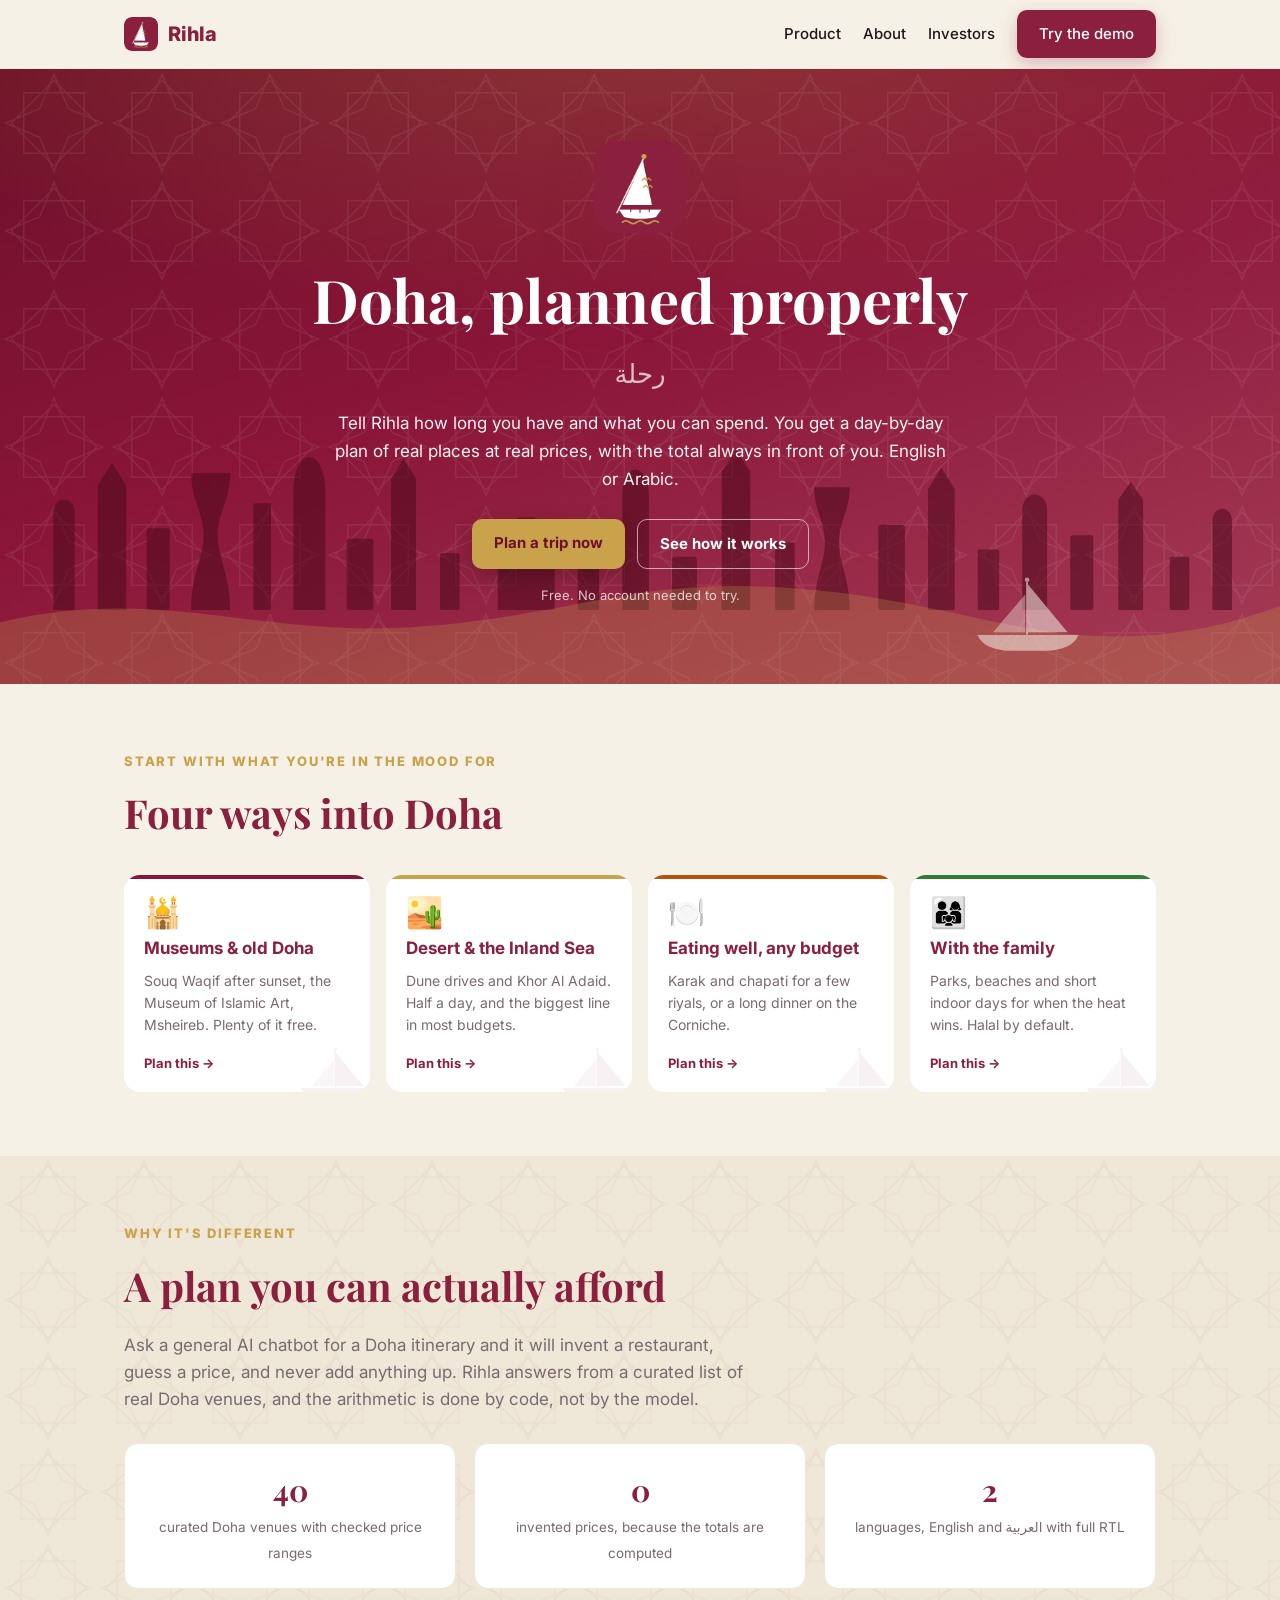
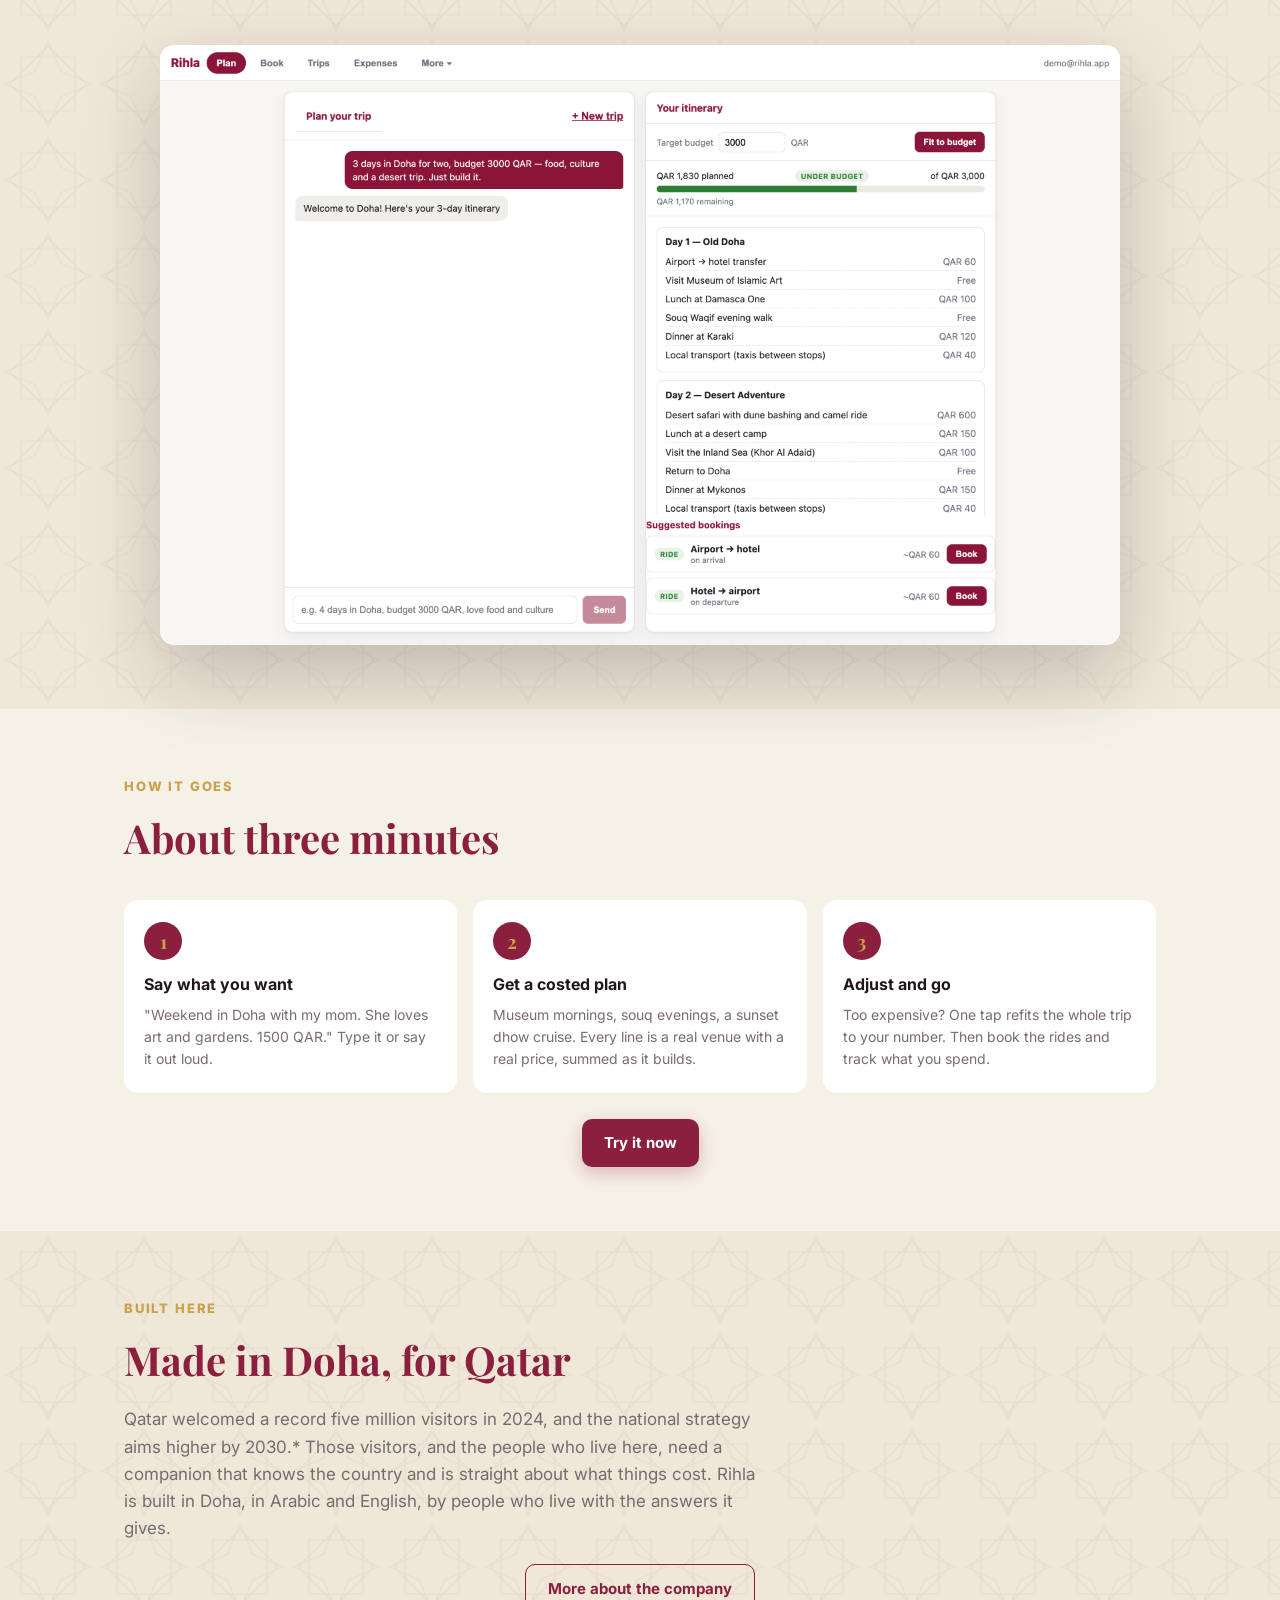
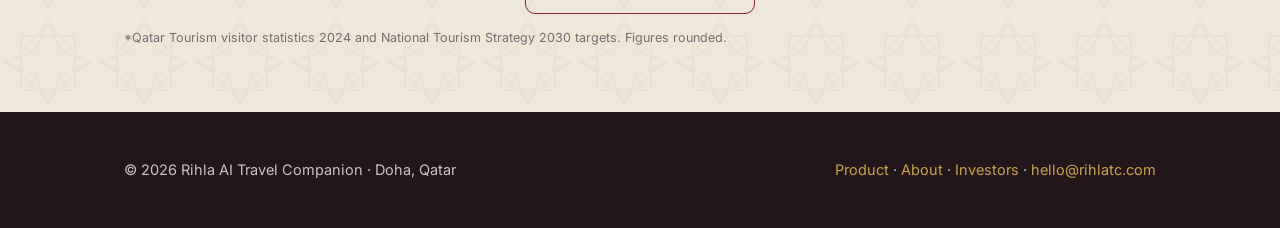
==== commit d4594481: "Site: heritage illustration layers in the hero The hero was a maroon gradient with a logo on it and " ====
--- a/index.html
+++ b/index.html
@@ -30,6 +30,15 @@
 </nav>
 
 <header class="hero-full">
+  <!-- Layered heritage scene. Four SVGs, 3 KB in total, each on its own depth
+       plane so scrolling gives the hero parallax. Deliberately silhouettes: they
+       evoke Doha without pretending to be photographs we do not have rights to. -->
+  <div class="hero-layers" aria-hidden="true">
+    <div class="layer layer-pattern" data-depth="0.08"></div>
+    <div class="layer layer-skyline" data-depth="0.22"></div>
+    <div class="layer layer-dunes"   data-depth="0.42"></div>
+    <div class="layer layer-dhow"    data-depth="0.62"></div>
+  </div>
   <div class="hero-inner wrap">
     <img class="hero-logo" src="assets/icon-512.png" alt="Rihla dhow logo" />
     <h1 class="serif">Doha, planned properly</h1>
--- a/style.css
+++ b/style.css
@@ -238,3 +238,97 @@
   .section { padding: 46px 0; }
   .hero-full { padding: 54px 0 58px; }
 }
+
+/* The hero background is maroon, so the maroon primary button all but vanished
+   against it. Gold on maroon is the brand's own high-contrast pairing. */
+.hero-full .btn-primary {
+  background: var(--gold); color: var(--maroon-deep) !important;
+  box-shadow: 0 8px 22px rgba(0,0,0,.22);
+}
+.hero-full .btn-primary:hover { background: #d8b263; }
+
+/* ---------------------------------------------------------------------------
+   Heritage layers.
+   The hero was a flat maroon gradient with a logo on it, which said nothing
+   about Qatar. These four SVG planes (3 KB total) give it a sense of place and
+   a little depth on scroll. Silhouettes rather than photographs, because we
+   hold no photo rights, and because a silhouette scales to any screen without
+   art direction.
+   --------------------------------------------------------------------------- */
+
+.hero-full { position: relative; overflow: hidden; isolation: isolate; }
+.hero-inner { position: relative; z-index: 2; }
+.hero-layers { position: absolute; inset: 0; z-index: 1; pointer-events: none; }
+.layer { position: absolute; inset-inline: 0; will-change: transform; }
+
+/* These are masks, not background images: an SVG used as background-image
+   cannot inherit currentColor, so every layer would render black. Masking lets
+   background-color do the tinting and keeps one file per shape. */
+.layer-pattern {
+  inset: 0;
+  -webkit-mask: url('assets/pattern.svg') repeat; mask: url('assets/pattern.svg') repeat;
+  -webkit-mask-size: 108px 108px; mask-size: 108px 108px;
+  background-color: #fff;
+  opacity: 0.08;
+}
+.layer-skyline {
+  bottom: 74px; height: 190px;
+  -webkit-mask: url('assets/skyline.svg') no-repeat center bottom / cover;
+  mask: url('assets/skyline.svg') no-repeat center bottom / cover;
+  background-color: #4d0a1c;
+  opacity: 0.55;
+}
+.layer-dunes {
+  bottom: 0; height: 132px;
+  -webkit-mask: url('assets/dunes.svg') no-repeat center bottom / 100% 100%;
+  mask: url('assets/dunes.svg') no-repeat center bottom / 100% 100%;
+  background-color: var(--gold);
+  opacity: 0.26;
+}
+.layer-dhow {
+  bottom: 26px; height: 96px;
+  -webkit-mask: url('assets/dhow.svg') no-repeat 84% bottom / auto 92px;
+  mask: url('assets/dhow.svg') no-repeat 84% bottom / auto 92px;
+  background-color: var(--cream);
+  opacity: 0.55;
+  animation: sail 9s ease-in-out infinite;
+}
+@keyframes sail {
+  0%, 100% { transform: translateY(0) rotate(-0.6deg); }
+  50%      { transform: translateY(-7px) rotate(0.6deg); }
+}
+
+/* The same star motif marks section kickers, tying the pages together without
+   adding another asset. */
+.section.alt { position: relative; }
+.section.alt::before {
+  content: ''; position: absolute; inset: 0; z-index: 0; pointer-events: none;
+  -webkit-mask: url('assets/pattern.svg') repeat; mask: url('assets/pattern.svg') repeat;
+  -webkit-mask-size: 96px 96px; mask-size: 96px 96px;
+  background-color: var(--maroon);
+  opacity: 0.045;
+}
+.section.alt > .wrap { position: relative; z-index: 1; }
+
+/* A dhow on the theme cards, quiet until hover. */
+.theme-card::after {
+  content: ''; position: absolute; right: -14px; bottom: -12px;
+  width: 96px; height: 64px;
+  -webkit-mask: url('assets/dhow.svg') no-repeat center / contain;
+  mask: url('assets/dhow.svg') no-repeat center / contain;
+  background-color: var(--maroon);
+  opacity: 0.06;
+  transition: opacity .18s ease, transform .18s ease;
+}
+.theme-card:hover::after { opacity: 0.12; transform: translateY(-4px); }
+
+/* Anyone who asks for less motion gets a still scene, not a broken one. */
+@media (prefers-reduced-motion: reduce) {
+  .layer-dhow { animation: none; }
+  .layer { transform: none !important; }
+}
+@media (max-width: 640px) {
+  .layer-skyline { bottom: 56px; height: 130px; opacity: .42; }
+  .layer-dunes { height: 96px; }
+  .layer-dhow { -webkit-mask-size: auto 64px; mask-size: auto 64px; -webkit-mask-position: 88% bottom; mask-position: 88% bottom; bottom: 18px; }
+}
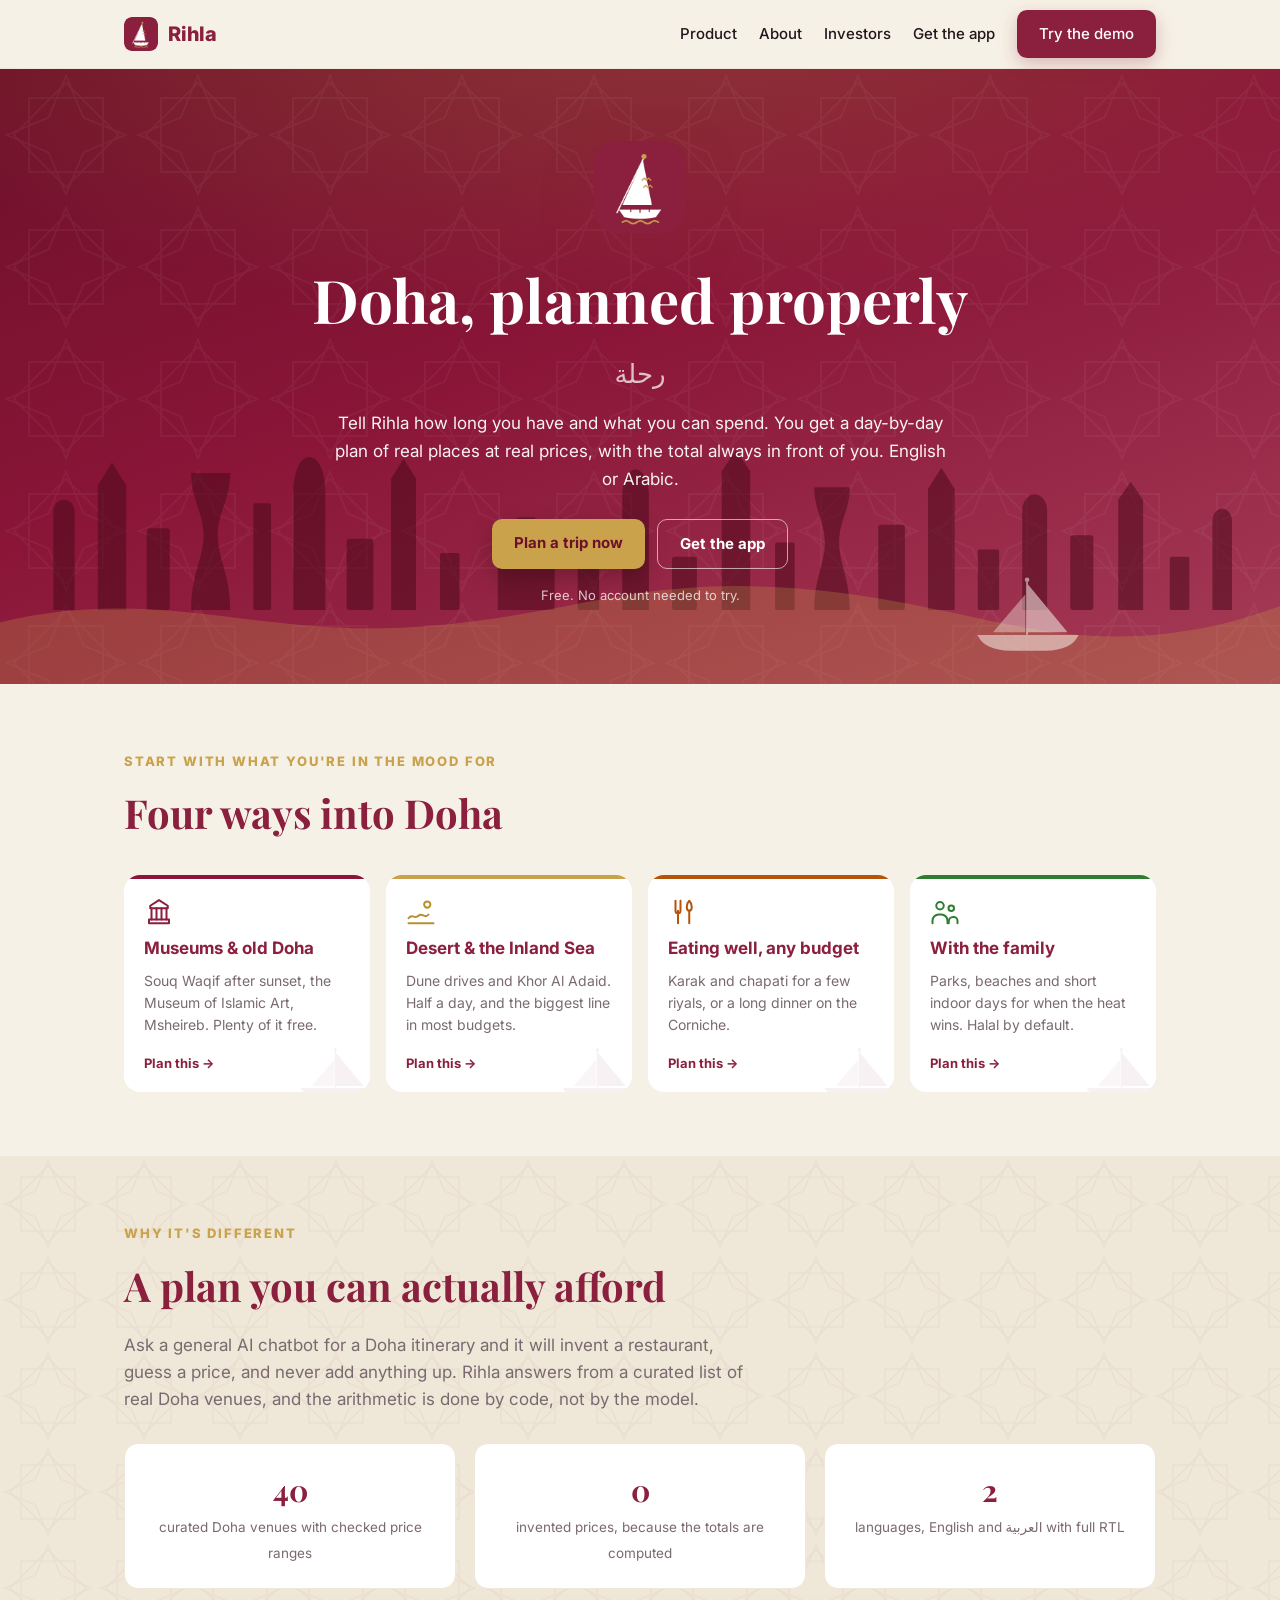
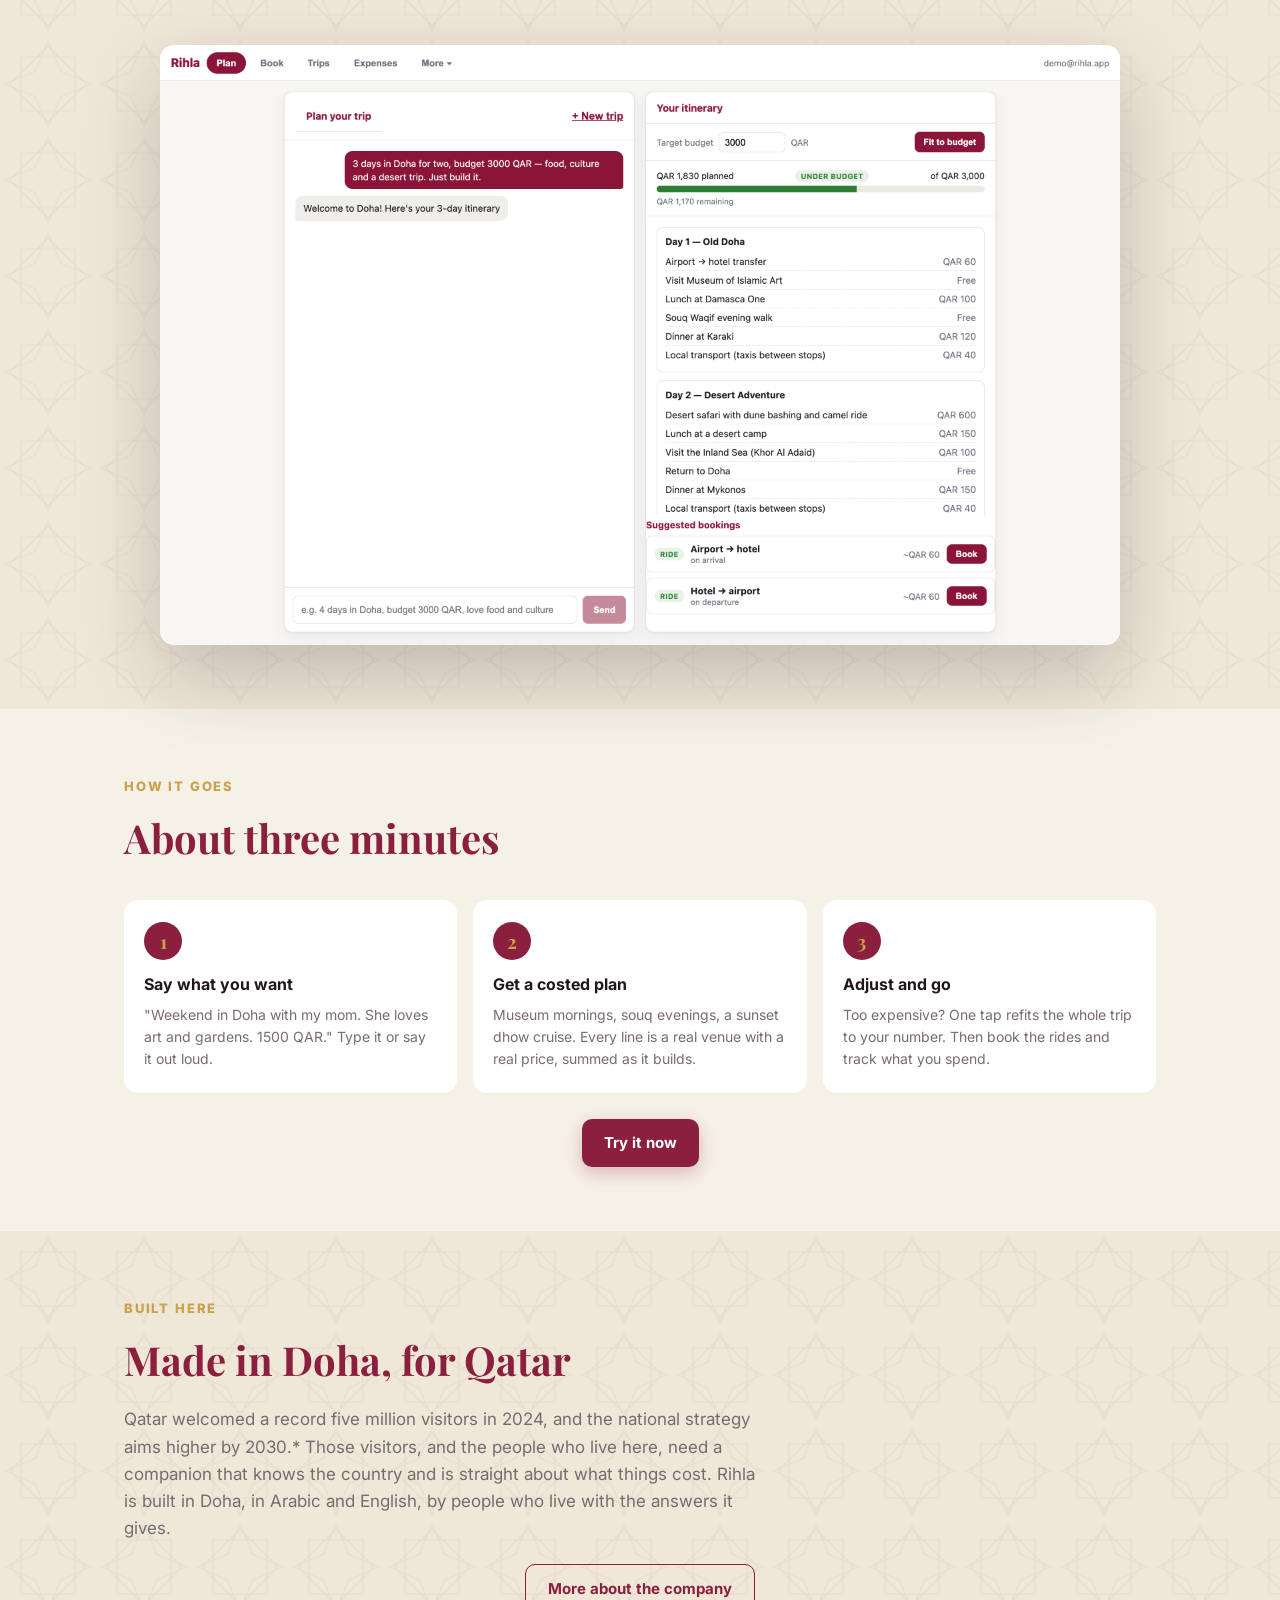
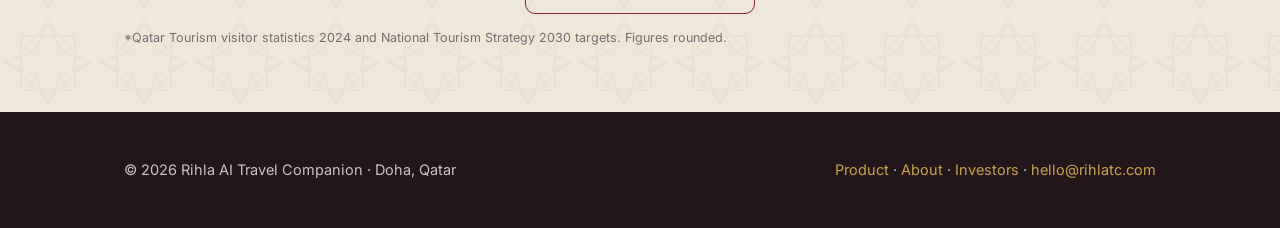
==== commit a66b0915: "Site: SVG icons, and a Get the app dialog The UI/UX skill's first rule is not to use emoji as icons:" ====
--- a/index.html
+++ b/index.html
@@ -24,6 +24,7 @@
       <a href="product.html">Product</a>
       <a href="about.html">About</a>
       <a href="investors.html">Investors</a>
+      <a href="app/" data-get-app>Get the app</a>
       <a class="btn btn-primary" href="app/">Try the demo</a>
     </div>
   </div>
@@ -50,7 +51,7 @@
     </p>
     <div class="hero-ctas">
       <a class="btn btn-primary" href="app/">Plan a trip now</a>
-      <a class="btn btn-ghost" href="product.html">See how it works</a>
+      <a class="btn btn-ghost" href="app/" data-get-app>Get the app</a>
     </div>
     <p class="hero-fine">Free. No account needed to try.</p>
   </div>
@@ -64,25 +65,25 @@
     <h2 class="title serif">Four ways into Doha</h2>
     <div class="theme-grid">
       <a class="theme-card culture" href="app/">
-        <span class="theme-em">🕌</span>
+        <svg class="ico ico-lg" viewBox="0 0 24 24" fill="none" stroke="currentColor" stroke-width="1.6" stroke-linecap="round" stroke-linejoin="round" aria-hidden="true"><path d="M12 2.5 5 7v2h14V7z"/><path d="M6 9v9M10 9v9M14 9v9M18 9v9"/><path d="M4 18h16v3H4z"/></svg>
         <h3>Museums &amp; old Doha</h3>
         <p>Souq Waqif after sunset, the Museum of Islamic Art, Msheireb. Plenty of it free.</p>
         <span class="theme-go">Plan this →</span>
       </a>
       <a class="theme-card desert" href="app/">
-        <span class="theme-em">🏜️</span>
+        <svg class="ico ico-lg" viewBox="0 0 24 24" fill="none" stroke="currentColor" stroke-width="1.6" stroke-linecap="round" stroke-linejoin="round" aria-hidden="true"><path d="M2 17c3-4 5 1 8-2s5 3 8-1"/><path d="M2 21h20"/><circle cx="17" cy="6" r="2.5"/></svg>
         <h3>Desert &amp; the Inland Sea</h3>
         <p>Dune drives and Khor Al Adaid. Half a day, and the biggest line in most budgets.</p>
         <span class="theme-go">Plan this →</span>
       </a>
       <a class="theme-card food" href="app/">
-        <span class="theme-em">🍽️</span>
+        <svg class="ico ico-lg" viewBox="0 0 24 24" fill="none" stroke="currentColor" stroke-width="1.6" stroke-linecap="round" stroke-linejoin="round" aria-hidden="true"><path d="M6 3v8a2 2 0 0 0 4 0V3"/><path d="M8 11v10"/><path d="M17 3c-1.5 1.5-2 3-2 5s.5 3 2 3 2-1 2-3-.5-3.5-2-5z"/><path d="M17 11v10"/></svg>
         <h3>Eating well, any budget</h3>
         <p>Karak and chapati for a few riyals, or a long dinner on the Corniche.</p>
         <span class="theme-go">Plan this →</span>
       </a>
       <a class="theme-card family" href="app/">
-        <span class="theme-em">👨‍👩‍👧</span>
+        <svg class="ico ico-lg" viewBox="0 0 24 24" fill="none" stroke="currentColor" stroke-width="1.6" stroke-linecap="round" stroke-linejoin="round" aria-hidden="true"><circle cx="8" cy="7" r="3"/><circle cx="17" cy="9" r="2.2"/><path d="M2 21v-2a5 5 0 0 1 5-5h2a5 5 0 0 1 5 5v2"/><path d="M15 21v-1.5a3.5 3.5 0 0 1 3.5-3.5H19a3 3 0 0 1 3 3V21"/></svg>
         <h3>With the family</h3>
         <p>Parks, beaches and short indoor days for when the heat wins. Halal by default.</p>
         <span class="theme-go">Plan this →</span>
@@ -154,5 +155,6 @@
 </footer>
 
 <script src="nav.js"></script>
+<script src="get-app.js"></script>
 </body>
 </html>
--- a/style.css
+++ b/style.css
@@ -267,9 +267,10 @@
 .layer-pattern {
   inset: 0;
   -webkit-mask: url('assets/pattern.svg') repeat; mask: url('assets/pattern.svg') repeat;
-  -webkit-mask-size: 108px 108px; mask-size: 108px 108px;
+  -webkit-mask-size: 132px 132px; mask-size: 132px 132px;
   background-color: #fff;
-  opacity: 0.08;
+  /* Texture, not wallpaper: it has to sit under body copy without competing. */
+  opacity: 0.05;
 }
 .layer-skyline {
   bottom: 74px; height: 190px;
@@ -332,3 +333,102 @@
   .layer-dunes { height: 96px; }
   .layer-dhow { -webkit-mask-size: auto 64px; mask-size: auto 64px; -webkit-mask-position: 88% bottom; mask-position: 88% bottom; bottom: 18px; }
 }
+
+/* Inner pages get the same scene, shallower. Without this they read as a
+   different product from the homepage. */
+.page-head-full {
+  position: relative; overflow: hidden; isolation: isolate;
+  background:
+    radial-gradient(70rem 30rem at 50% -30%, rgba(201,162,75,.24), transparent 60%),
+    linear-gradient(160deg, #6d1029 0%, #8a1538 55%, #a53c56 100%);
+  color: #fff;
+  padding: 54px 0 62px;
+  text-align: center;
+}
+.page-head-inner { position: relative; z-index: 2; }
+.page-head-full .kicker { color: var(--gold); }
+.page-head-full h1.title { color: #fff; margin-top: 10px; }
+.page-head-full .lede { color: rgba(255,255,255,.9); margin-inline: auto; }
+.page-layers .layer-skyline { bottom: 0; height: 128px; opacity: .38; }
+.page-layers .layer-dunes { height: 84px; opacity: .2; }
+.page-layers .layer-pattern { opacity: .045; }
+
+/* Investors cover: the star motif, quietly. */
+.deck-cover-pattern { position: relative; isolation: isolate; }
+.deck-cover-pattern::before {
+  content: ''; position: absolute; inset: 0; z-index: -1; pointer-events: none;
+  -webkit-mask: url('assets/pattern.svg') repeat; mask: url('assets/pattern.svg') repeat;
+  -webkit-mask-size: 120px 120px; mask-size: 120px 120px;
+  background-color: var(--maroon);
+  opacity: .05;
+}
+
+/* Team cards: discipline on its own line, above the detail. */
+.role-line { color: var(--maroon); font-weight: 700; font-size: 13px; margin-bottom: 6px; }
+/* The open seat is a vacancy, not a person — dashed, so it reads that way. */
+.open-seat { border-style: dashed; border-color: var(--gold); background: transparent; box-shadow: none; }
+.open-seat img { opacity: .35; }
+
+/* Scroll reveal. Transform and opacity only: both are compositor properties, so
+   this never triggers layout while scrolling. */
+.reveal {
+  opacity: 0;
+  transform: translateY(16px);
+  transition: opacity .5s cubic-bezier(.22,.61,.36,1), transform .5s cubic-bezier(.22,.61,.36,1);
+}
+.reveal.shown { opacity: 1; transform: none; }
+
+/* If JavaScript never runs, nothing should stay invisible. */
+.no-js .reveal { opacity: 1; transform: none; }
+
+@media (prefers-reduced-motion: reduce) {
+  .reveal { opacity: 1; transform: none; transition: none; }
+}
+
+/* Icons. Replaces the emoji that were standing in for them: emoji render
+   differently on every platform, cannot inherit brand colour, and read as
+   placeholder art. One 24px stroke set, currentColor, so they take the colour
+   of whatever they sit in. */
+.ico { width: 24px; height: 24px; display: block; }
+.ico-lg { width: 30px; height: 30px; }
+.theme-card .ico { color: var(--maroon); }
+.card .em { color: var(--maroon); }
+.theme-card.desert .ico { color: #b8912f; }
+.theme-card.food .ico   { color: #b45309; }
+.theme-card.family .ico { color: #2e7d32; }
+
+/* --- "Get the app" dialog --------------------------------------------------- */
+.getapp-backdrop {
+  position: fixed; inset: 0; z-index: 100;
+  background: rgba(35, 22, 27, .55);
+  display: flex; align-items: center; justify-content: center;
+  padding: 20px; animation: fadeIn .16s ease;
+}
+.getapp {
+  position: relative; background: var(--card); border-radius: 20px;
+  padding: 30px 26px 24px; max-width: 380px; width: 100%; text-align: center;
+  box-shadow: 0 30px 80px rgba(0,0,0,.3);
+  animation: riseIn .2s cubic-bezier(.22,.61,.36,1);
+}
+.getapp img { margin: 0 auto 14px; border-radius: 15px; }
+.getapp h2 { font-size: 21px; color: var(--maroon); margin-bottom: 8px; }
+.getapp-sub { color: var(--muted); font-size: 14.5px; margin-bottom: 18px; }
+.getapp-body { display: flex; flex-direction: column; gap: 12px; align-items: stretch; }
+.getapp-body .btn { width: 100%; }
+.getapp-steps {
+  text-align: start; margin: 0; padding-inline-start: 20px;
+  color: var(--ink); font-size: 14.5px; line-height: 1.9;
+}
+.getapp-done { color: var(--maroon); font-weight: 700; }
+.getapp-fine { margin-top: 16px; font-size: 12.5px; color: var(--muted); }
+.getapp-x {
+  position: absolute; inset-inline-end: 12px; top: 10px;
+  border: 0; background: none; font-size: 26px; line-height: 1;
+  color: var(--muted); cursor: pointer; padding: 4px 8px;
+}
+.getapp-x:hover { color: var(--ink); }
+@keyframes fadeIn { from { opacity: 0 } to { opacity: 1 } }
+@keyframes riseIn { from { opacity: 0; transform: translateY(14px) } to { opacity: 1; transform: none } }
+@media (prefers-reduced-motion: reduce) {
+  .getapp-backdrop, .getapp { animation: none; }
+}
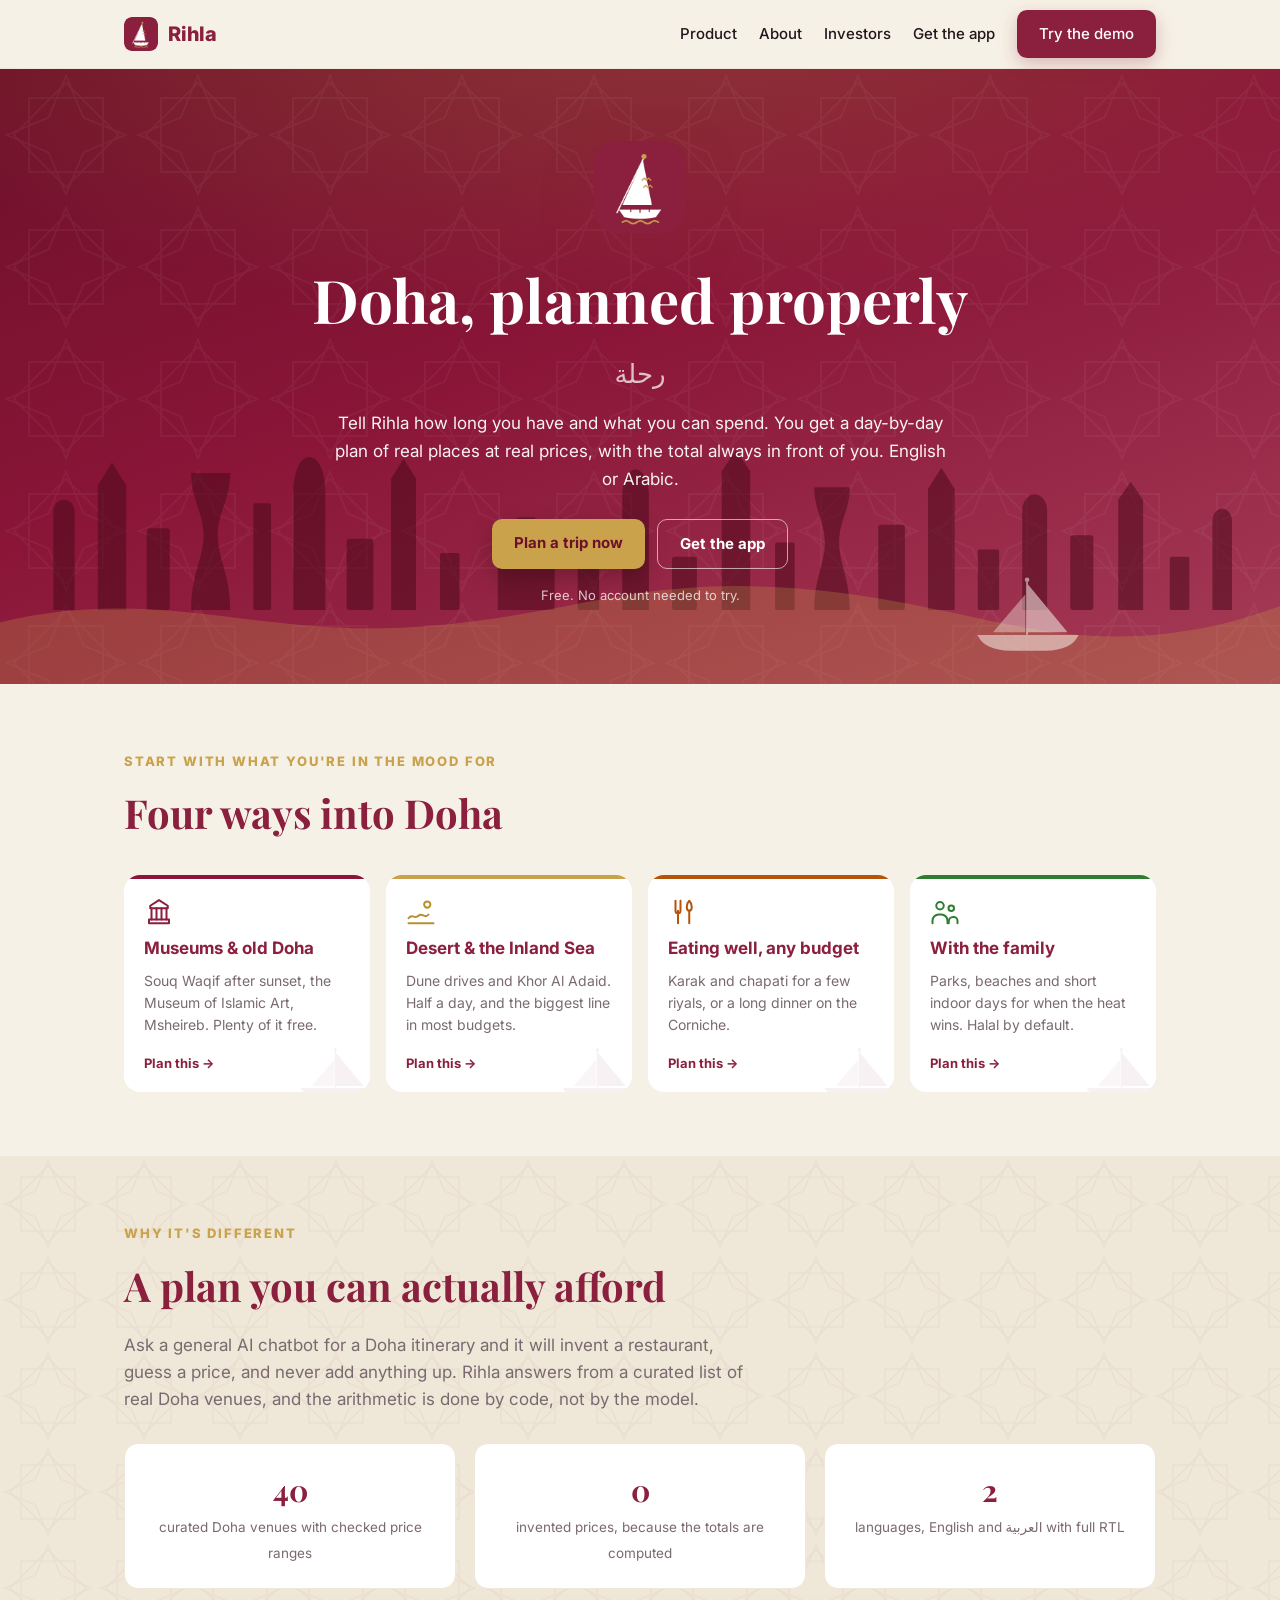
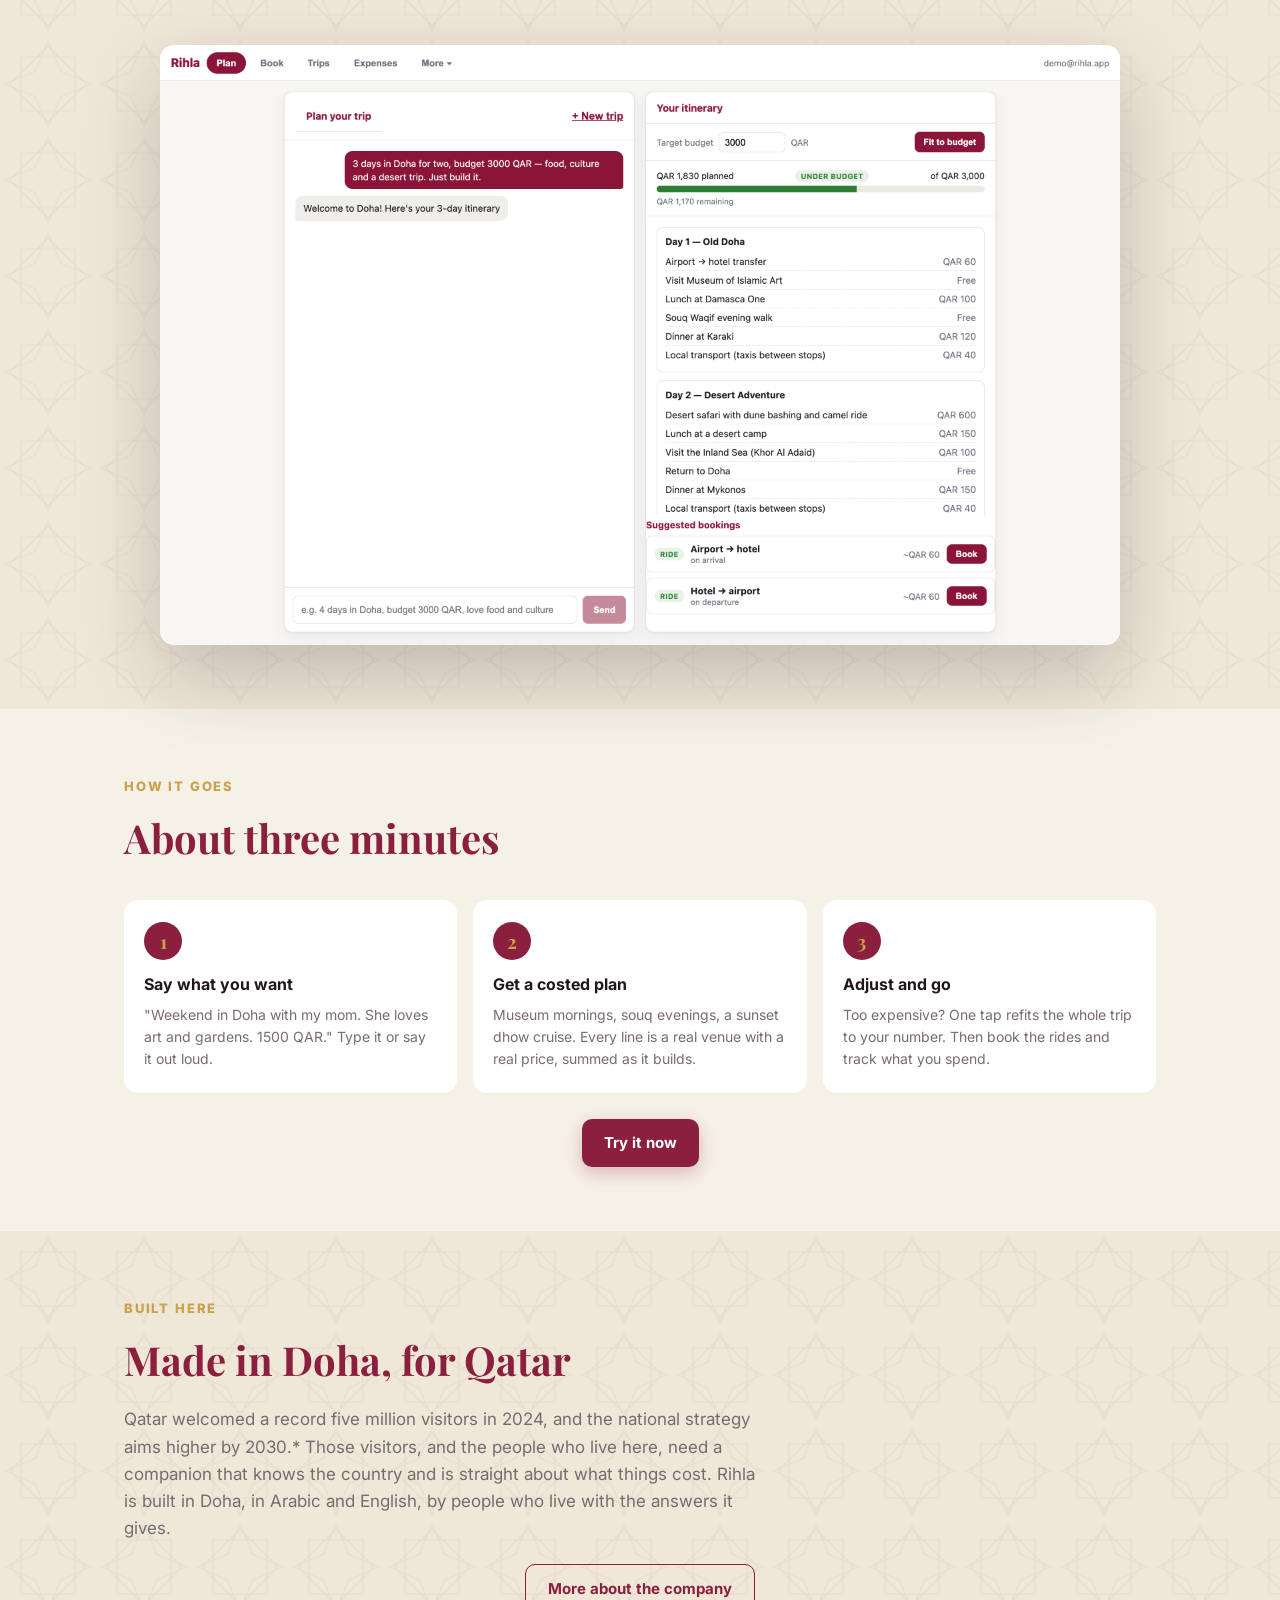
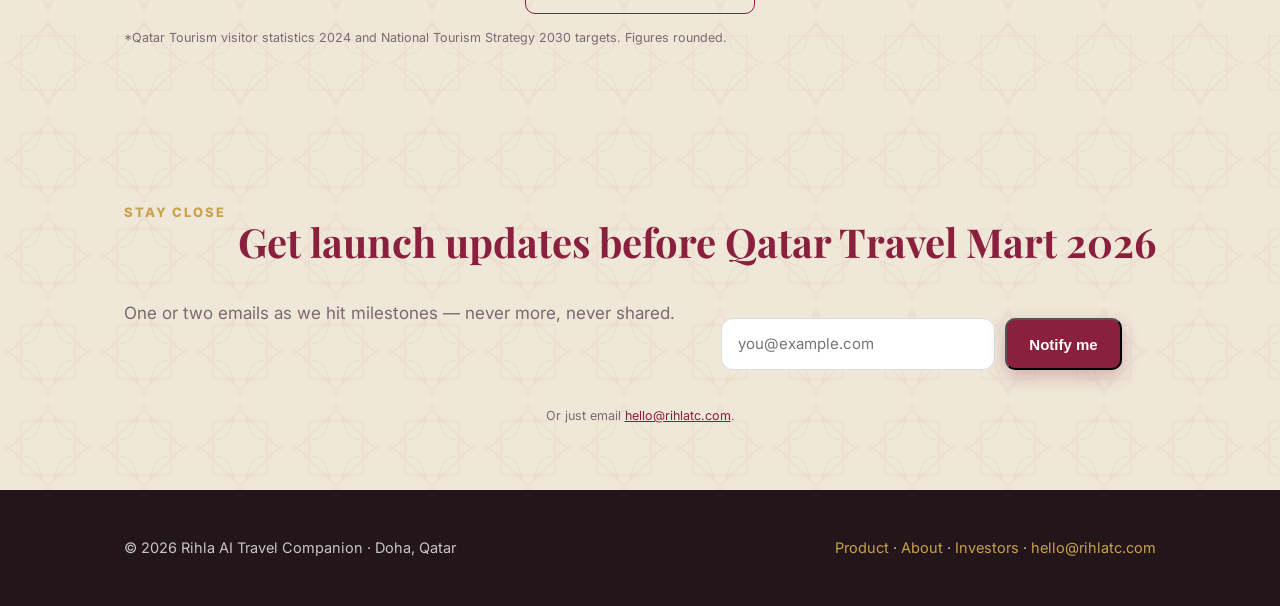
==== commit 48aa216e: "Waitlist form + cookieless analytics; app: admin exports, responsive fixes Co-Authored-By: Claude Fa" ====
--- a/index.html
+++ b/index.html
@@ -142,6 +142,19 @@
   </div>
 </section>
 
+<section class="section alt" id="waitlist">
+  <div class="wrap center">
+    <span class="kicker">Stay close</span>
+    <h2 class="title serif">Get launch updates before Qatar Travel Mart 2026</h2>
+    <p class="lede">One or two emails as we hit milestones — never more, never shared.</p>
+    <form class="waitlist-form" autocomplete="email">
+      <input type="email" name="email" required placeholder="you@example.com" aria-label="Your email address" />
+      <button class="btn btn-primary" type="submit">Notify me</button>
+    </form>
+    <p class="fine waitlist-note">Or just email <a href="mailto:hello@rihlatc.com?subject=Launch%20updates">hello@rihlatc.com</a>.</p>
+  </div>
+</section>
+
 <footer class="footer">
   <div class="wrap">
     <span>© 2026 Rihla AI Travel Companion · Doha, Qatar</span>
@@ -155,6 +168,8 @@
 </footer>
 
 <script src="nav.js"></script>
+<script src="analytics.js"></script>
+<script src="waitlist.js"></script>
 <script src="get-app.js"></script>
 </body>
 </html>
--- a/style.css
+++ b/style.css
@@ -432,3 +432,15 @@
 @media (prefers-reduced-motion: reduce) {
   .getapp-backdrop, .getapp { animation: none; }
 }
+
+/* Waitlist form (homepage) */
+.waitlist-form {
+  display: flex; gap: 10px; justify-content: center; flex-wrap: wrap;
+  max-width: 460px; margin: 18px auto 10px;
+}
+.waitlist-form input {
+  flex: 1; min-width: 220px; padding: 13px 16px;
+  border: 1px solid var(--line, #ddd); border-radius: 12px;
+  font: inherit; font-size: 15px;
+}
+.waitlist-note.ok { color: #2e7d32; font-weight: 700; }
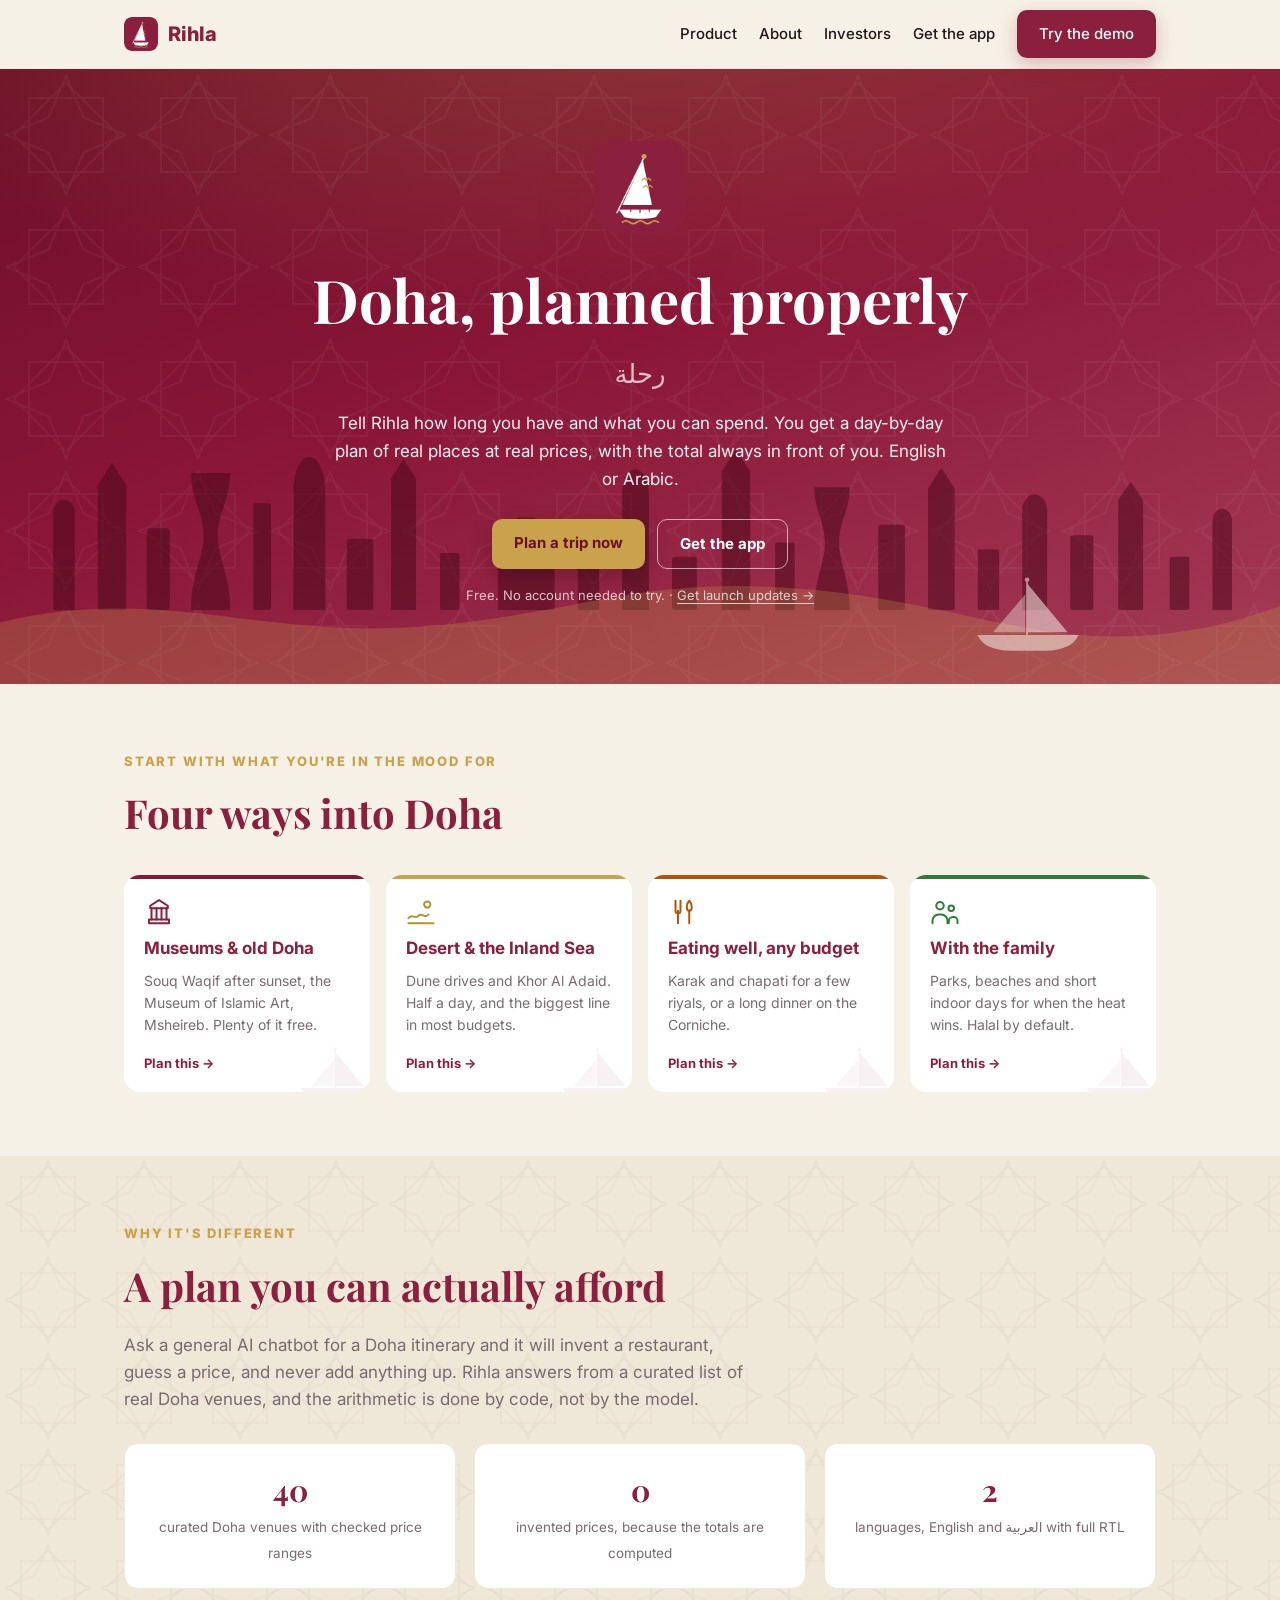
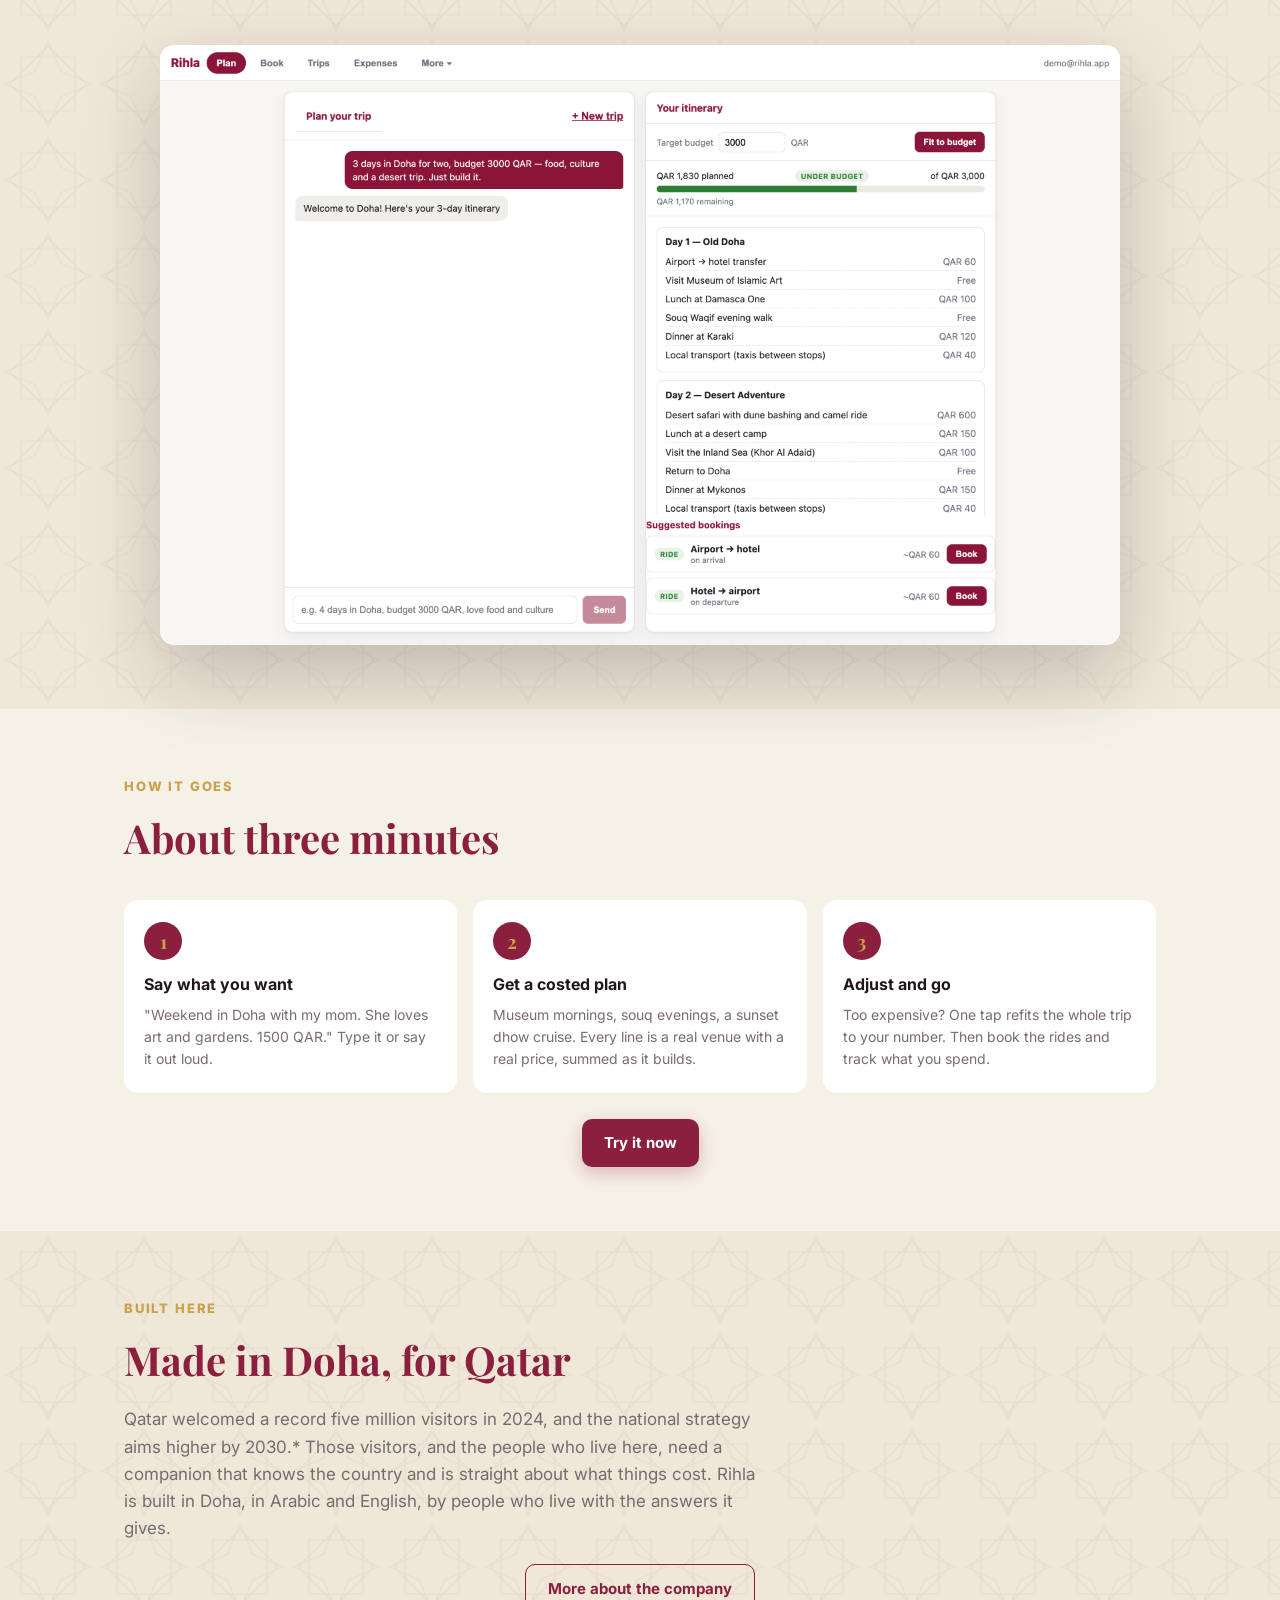
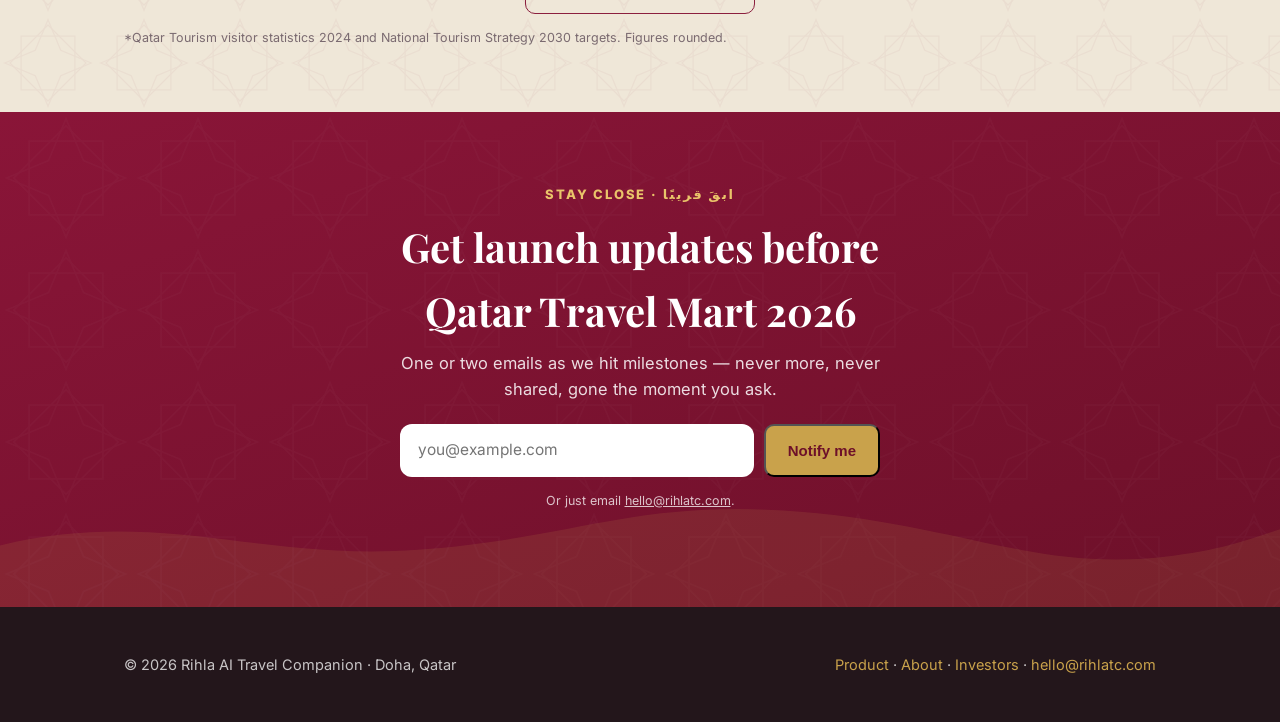
==== commit 2a667267: "Waitlist as a maroon heritage band on home/product/about + hero pointer Co-Authored-By: Claude Fable" ====
--- a/index.html
+++ b/index.html
@@ -53,7 +53,7 @@
       <a class="btn btn-primary" href="app/">Plan a trip now</a>
       <a class="btn btn-ghost" href="app/" data-get-app>Get the app</a>
     </div>
-    <p class="hero-fine">Free. No account needed to try.</p>
+    <p class="hero-fine">Free. No account needed to try. · <a class="hero-waitlist-link" href="#waitlist">Get launch updates →</a></p>
   </div>
 </header>
 
@@ -142,14 +142,18 @@
   </div>
 </section>
 
-<section class="section alt" id="waitlist">
-  <div class="wrap center">
-    <span class="kicker">Stay close</span>
-    <h2 class="title serif">Get launch updates before Qatar Travel Mart 2026</h2>
-    <p class="lede">One or two emails as we hit milestones — never more, never shared.</p>
+<section class="waitlist-band" id="waitlist">
+  <div class="hero-layers" aria-hidden="true">
+    <div class="layer layer-pattern"></div>
+    <div class="layer layer-dunes"></div>
+  </div>
+  <div class="wrap waitlist-inner">
+    <span class="kicker light">Stay close · ابقَ قريبًا</span>
+    <h2 class="title serif">Get launch updates before<br/>Qatar Travel Mart 2026</h2>
+    <p class="waitlist-lede">One or two emails as we hit milestones — never more, never shared, gone the moment you ask.</p>
     <form class="waitlist-form" autocomplete="email">
       <input type="email" name="email" required placeholder="you@example.com" aria-label="Your email address" />
-      <button class="btn btn-primary" type="submit">Notify me</button>
+      <button class="btn btn-gold" type="submit">Notify me</button>
     </form>
     <p class="fine waitlist-note">Or just email <a href="mailto:hello@rihlatc.com?subject=Launch%20updates">hello@rihlatc.com</a>.</p>
   </div>
--- a/style.css
+++ b/style.css
@@ -433,14 +433,30 @@
   .getapp-backdrop, .getapp { animation: none; }
 }
 
-/* Waitlist form (homepage) */
+/* Waitlist band — full-bleed maroon, same heritage layers as the hero, so the
+   section reads as a destination rather than a form bolted above the footer. */
+.waitlist-band {
+  position: relative; overflow: hidden; text-align: center;
+  background: linear-gradient(160deg, #8a1538 0%, #6d1029 100%);
+  padding: 72px 0 96px; color: #fff;
+}
+.waitlist-band .hero-layers { opacity: .5; }
+.waitlist-inner { position: relative; z-index: 2; text-align: center; }
+.waitlist-band .kicker { display: block; margin-bottom: 4px; }
+.waitlist-band .kicker.light { color: #e9c46a; }
+.waitlist-band .title { color: #fff; margin: 10px 0 8px; }
+.waitlist-lede { color: rgba(255,255,255,.85); max-width: 520px; margin: 0 auto 6px; font-size: 16.5px; line-height: 1.55; }
 .waitlist-form {
   display: flex; gap: 10px; justify-content: center; flex-wrap: wrap;
-  max-width: 460px; margin: 18px auto 10px;
+  max-width: 480px; margin: 22px auto 12px;
 }
 .waitlist-form input {
-  flex: 1; min-width: 220px; padding: 13px 16px;
-  border: 1px solid var(--line, #ddd); border-radius: 12px;
-  font: inherit; font-size: 15px;
-}
-.waitlist-note.ok { color: #2e7d32; font-weight: 700; }
+  flex: 1; min-width: 220px; padding: 14px 18px;
+  border: 0; border-radius: 12px; font: inherit; font-size: 15.5px;
+  background: #fff; color: #1c1c1e;
+}
+.waitlist-form input:focus { outline: 3px solid #e9c46a; }
+.waitlist-band .waitlist-note, .waitlist-band .waitlist-note a { color: rgba(255,255,255,.75); }
+.waitlist-note.ok { color: #a5e8ab !important; font-weight: 700; }
+.hero-waitlist-link { color: inherit; text-decoration: underline; text-underline-offset: 3px; }
+@media (max-width: 640px) { .waitlist-band { padding: 56px 0 80px; } }
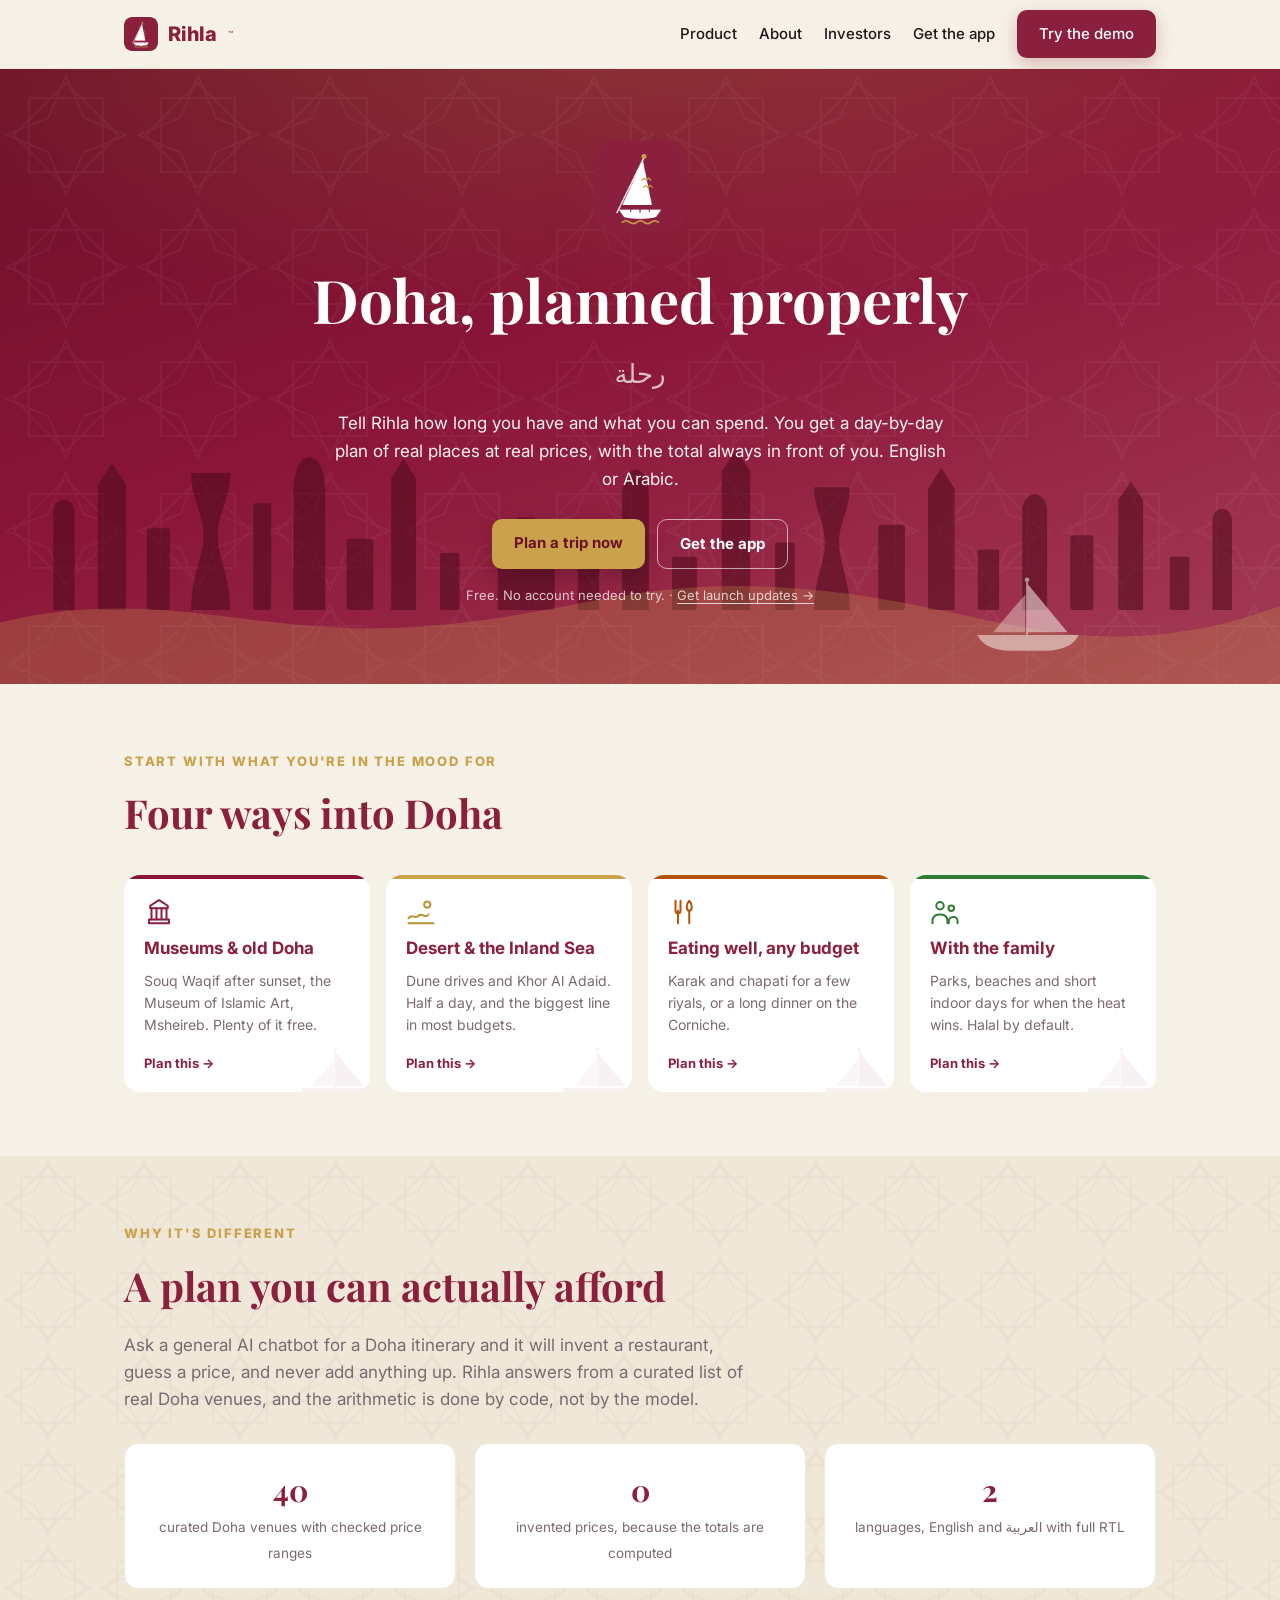
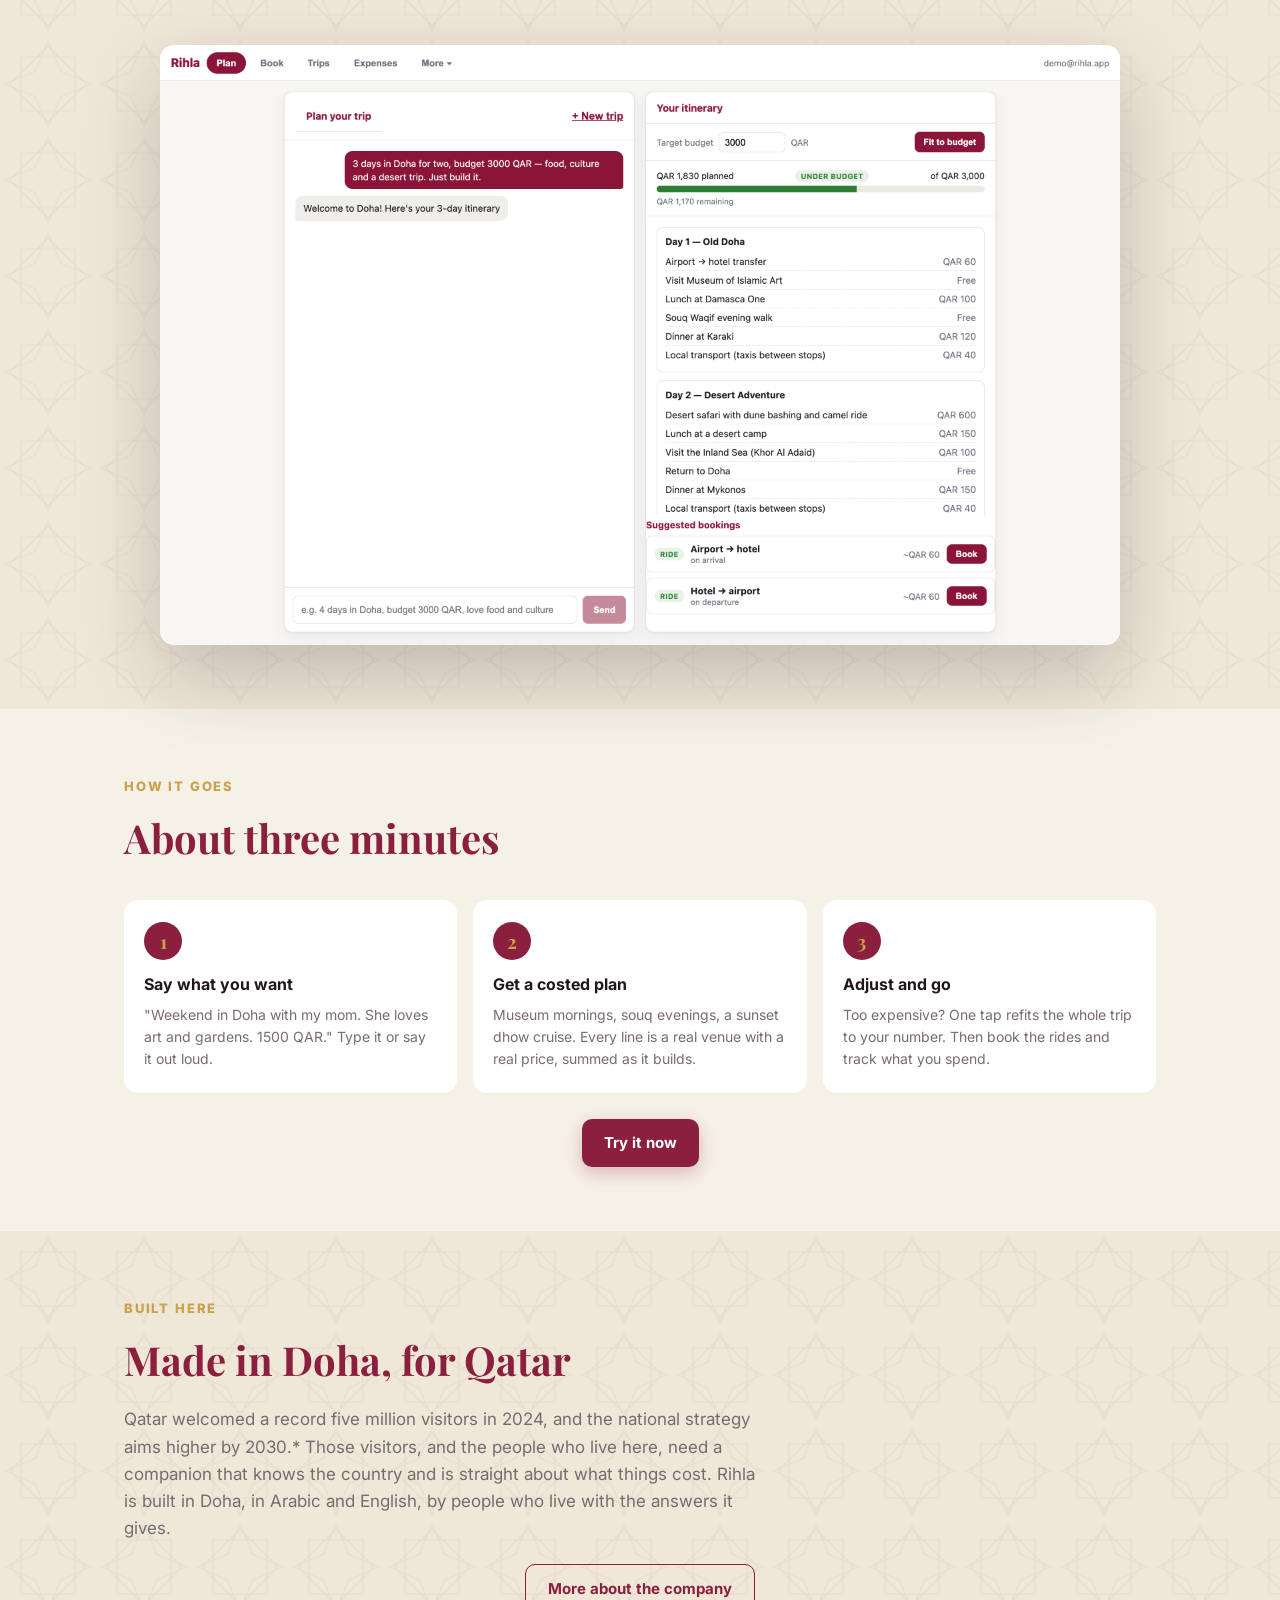
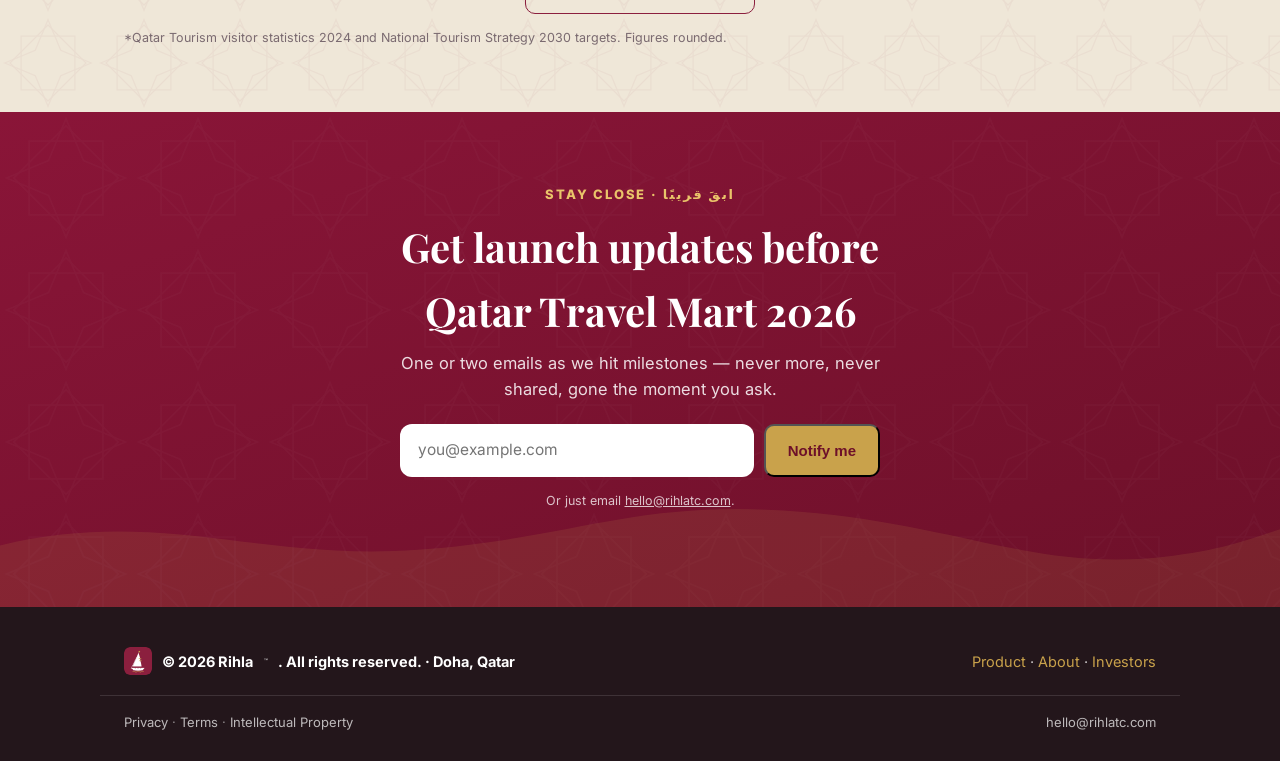
==== commit 8ccfb60a: "Trademark/copyright rollout: Rihla™, unified footer, IP page - Add a small superscript ™ (.tm class)" ====
--- a/index.html
+++ b/index.html
@@ -18,7 +18,7 @@
 
 <nav class="nav">
   <div class="wrap">
-    <a class="nav-brand" href="index.html"><img src="assets/icon-192.png" alt="" />Rihla</a>
+    <a class="nav-brand" href="index.html"><img src="assets/icon-192.png" alt="" />Rihla<span class="tm" aria-hidden="true">™</span></a>
     <button class="nav-burger" aria-label="Menu" aria-expanded="false" aria-controls="nav-links">☰</button>
     <div class="nav-links" id="nav-links">
       <a href="product.html">Product</a>
@@ -159,15 +159,18 @@
   </div>
 </section>
 
-<footer class="footer">
+<footer>
   <div class="wrap">
-    <span>© 2026 Rihla AI Travel Companion · Doha, Qatar</span>
+    <span class="foot-brand"><img src="assets/icon-192.png" alt="" />© 2026 Rihla<span class="tm" aria-hidden="true">™</span>. All rights reserved. · Doha, Qatar</span>
     <span>
       <a href="product.html">Product</a> ·
       <a href="about.html">About</a> ·
-      <a href="investors.html">Investors</a> ·
-      <a href="mailto:hello@rihlatc.com">hello@rihlatc.com</a>
+      <a href="investors.html">Investors</a>
     </span>
+  </div>
+  <div class="wrap footer-legal">
+    <span><a href="app/#/privacy">Privacy</a> · <a href="app/#/terms">Terms</a> · <a href="intellectual-property.html">Intellectual Property</a></span>
+    <span><a href="mailto:hello@rihlatc.com">hello@rihlatc.com</a></span>
   </div>
 </footer>
 
--- a/style.css
+++ b/style.css
@@ -33,6 +33,12 @@
 .nav .wrap { display: flex; align-items: center; gap: 28px; height: 68px; }
 .nav-brand { display: flex; align-items: center; gap: 10px; text-decoration: none; color: var(--maroon); font-weight: 800; font-size: 20px; }
 .nav-brand img { width: 34px; height: 34px; border-radius: 8px; }
+
+/* Trademark notation — a small superscript ™ pinned to the upper right of
+   the wordmark, never large enough to compete with it. Kept LTR so it
+   doesn't get reordered if this ever sits inside an RTL context. */
+.tm { font-size: 0.42em; font-weight: 700; vertical-align: super; line-height: 1; opacity: 0.65; margin-inline-start: 1px; unicode-bidi: isolate; }
+.foot-brand .tm, .deck-cover .tm { opacity: 0.7; }
 .nav-links { display: flex; gap: 22px; margin-left: auto; align-items: center; }
 .nav-links a { text-decoration: none; color: var(--ink); font-size: 15px; font-weight: 500; }
 .nav-links a:hover { color: var(--maroon); }
@@ -111,11 +117,21 @@
 .demo-note a { color: var(--gold); }
 
 /* Footer */
-footer { background: var(--ink); color: rgba(255, 255, 255, 0.75); padding: 46px 0; font-size: 14.5px; }
+footer { background: var(--ink); color: rgba(255, 255, 255, 0.75); padding: 40px 0 28px; font-size: 14.5px; }
 footer .wrap { display: flex; flex-wrap: wrap; gap: 20px; align-items: center; justify-content: space-between; }
 footer a { color: var(--gold); text-decoration: none; }
+footer a:hover { text-decoration: underline; }
 .foot-brand { display: flex; align-items: center; gap: 10px; color: #fff; font-weight: 700; }
 .foot-brand img { width: 28px; height: 28px; border-radius: 6px; }
+
+/* Legal row: visually secondary (smaller, muted, a hairline above it) so it
+   reads as "also here if you need it", not as a second competing footer. */
+.footer-legal {
+  margin-top: 20px; padding-top: 16px; border-top: 1px solid rgba(255, 255, 255, 0.12);
+  display: flex; flex-wrap: wrap; gap: 12px 20px; align-items: center;
+  justify-content: space-between; font-size: 13px; color: rgba(255, 255, 255, 0.5);
+}
+.footer-legal a { color: rgba(255, 255, 255, 0.7); }
 
 /* Deck (investors) */
 .deck-section { border-bottom: 1px solid var(--cream-2); }
@@ -183,6 +199,24 @@
 .section { padding: 64px 0; }
 .section.alt { background: var(--cream-2, #f2ece6); }
 .page-head { padding: 54px 0 8px; }
+
+/* Legal pages (Intellectual Property, and anywhere similar reads better
+   narrower than the marketing sections around it). */
+.legal-page { max-width: 720px; }
+.legal-page h2 { margin-top: 34px; }
+.legal-page h2:first-of-type { margin-top: 0; }
+.legal-page .lede { max-width: none; }
+.legal-list { list-style: none; padding: 0; margin: 14px 0 0; }
+.legal-list li {
+  position: relative; padding-inline-start: 20px; margin-bottom: 8px;
+  font-size: 15px; color: var(--muted);
+}
+.legal-list li::before { content: '—'; position: absolute; inset-inline-start: 0; color: var(--maroon); }
+.legal-draft {
+  display: inline-block; background: #fef3e8; color: #b45309;
+  font-size: 12px; font-weight: 700; padding: 4px 10px; border-radius: 999px;
+  margin-bottom: 8px;
+}
 .center { text-align: center; margin-top: 26px; display: flex; gap: 12px; justify-content: center; flex-wrap: wrap; }
 
 /* Thematic cards: people pick a trip by mood, not by feature. */
@@ -222,18 +256,23 @@
 .card.person img { width: 62px; height: 62px; border-radius: 14px; margin-bottom: 10px; }
 .card.person .role { color: var(--maroon); font-weight: 700; font-size: 13px; margin: 0 0 6px; }
 
-.footer .wrap { display: flex; justify-content: space-between; gap: 14px; flex-wrap: wrap; }
-
 @media (max-width: 820px) {
   .two-col { grid-template-columns: 1fr; gap: 26px; }
   .two-col.reverse > :first-child { order: 0; }
 }
 @media (max-width: 640px) {
   .nav-burger { display: block; }
-  .nav .wrap { flex-wrap: wrap; }
+  /* .wrap's height:68px (set above for the collapsed bar) doesn't grow when
+     the menu opens and wraps to a second row — the open menu was overflowing
+     past that fixed height, escaping .nav's own background/blur, and
+     painting directly over the hero section with nothing behind it. */
+  .nav .wrap { flex-wrap: wrap; height: auto; min-height: 68px; }
   /* Overrides the earlier rule that hid every non-button link on mobile. */
   .nav-links { display: none; width: 100%; flex-direction: column; align-items: stretch; gap: 4px; padding: 10px 0 4px; }
-  .nav-links.open { display: flex; }
+  /* Belt-and-braces: an explicit opaque background on the open menu itself,
+     so it can never show page content through it regardless of the .wrap
+     sizing above. */
+  .nav-links.open { display: flex; background: var(--cream); }
   .nav-links a:not(.btn) { display: block; padding: 11px 4px; border-bottom: 1px solid var(--line); }
   .section { padding: 46px 0; }
   .hero-full { padding: 54px 0 58px; }
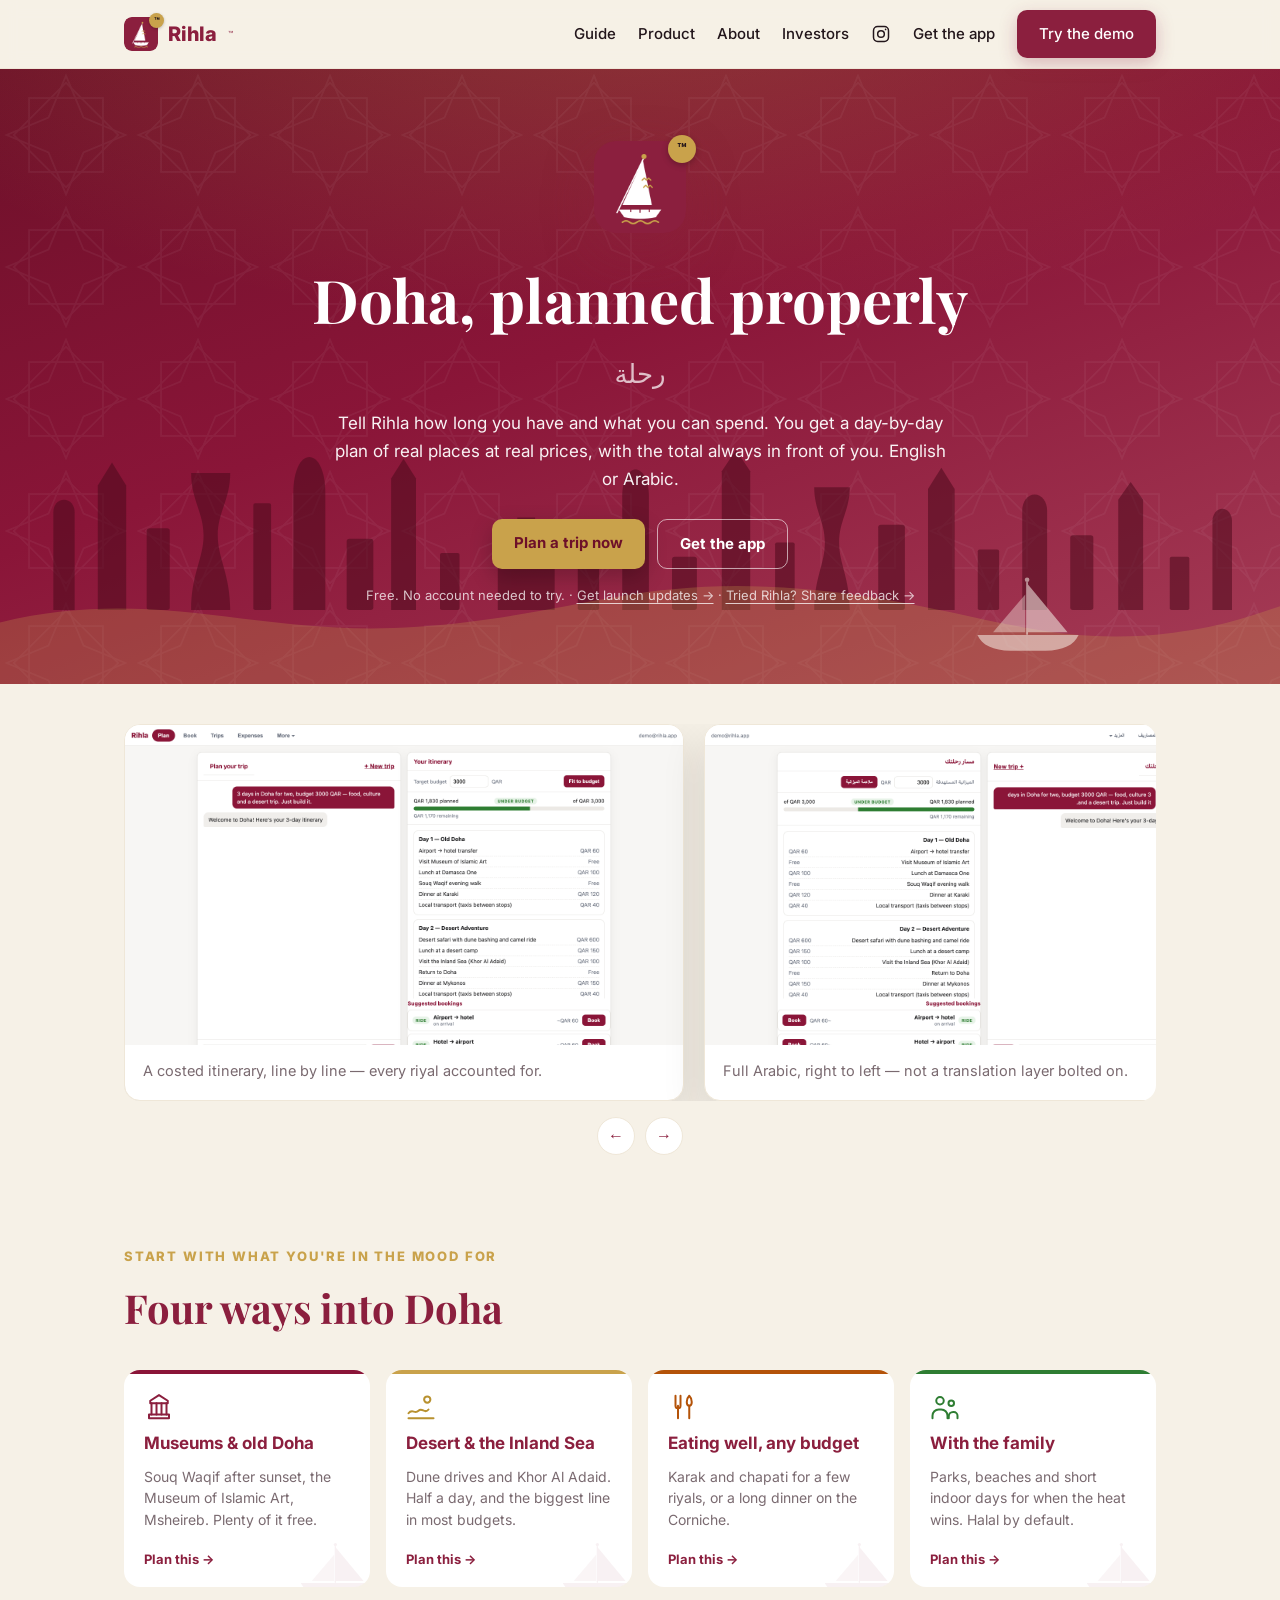
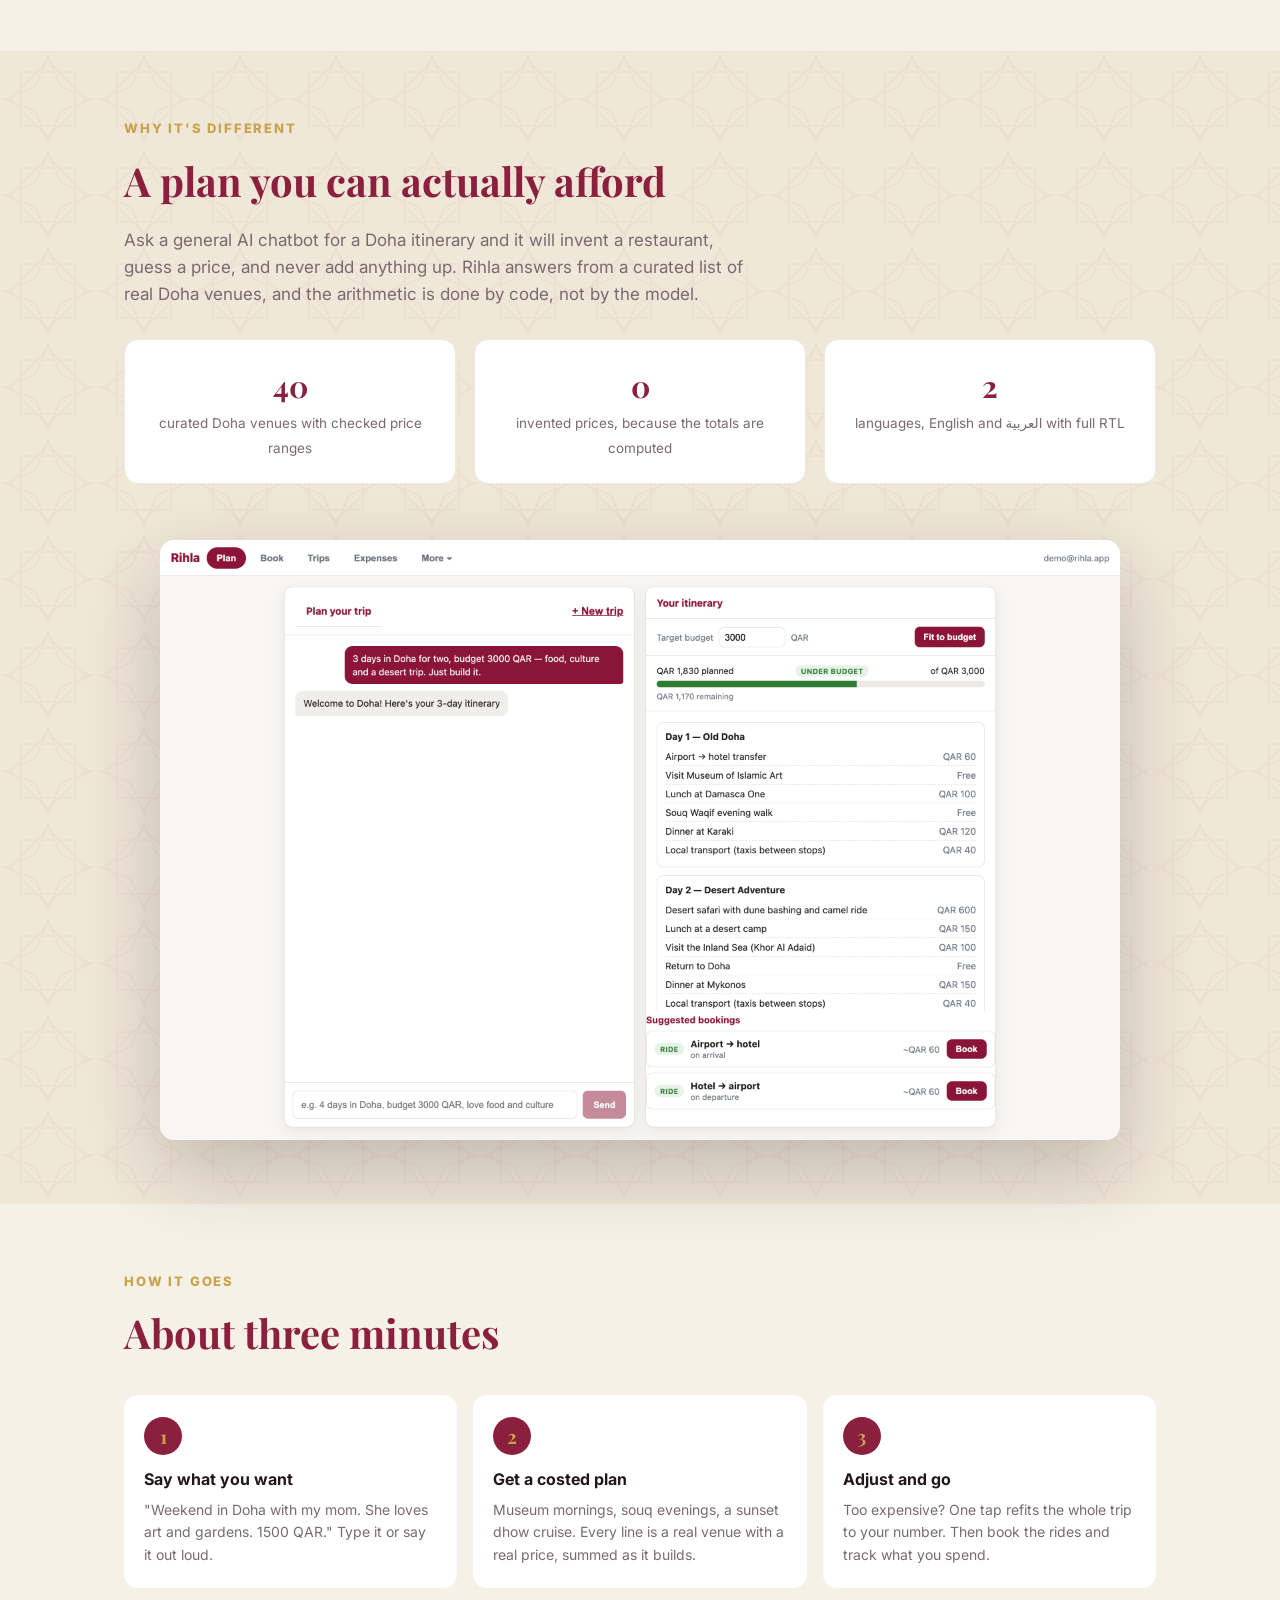
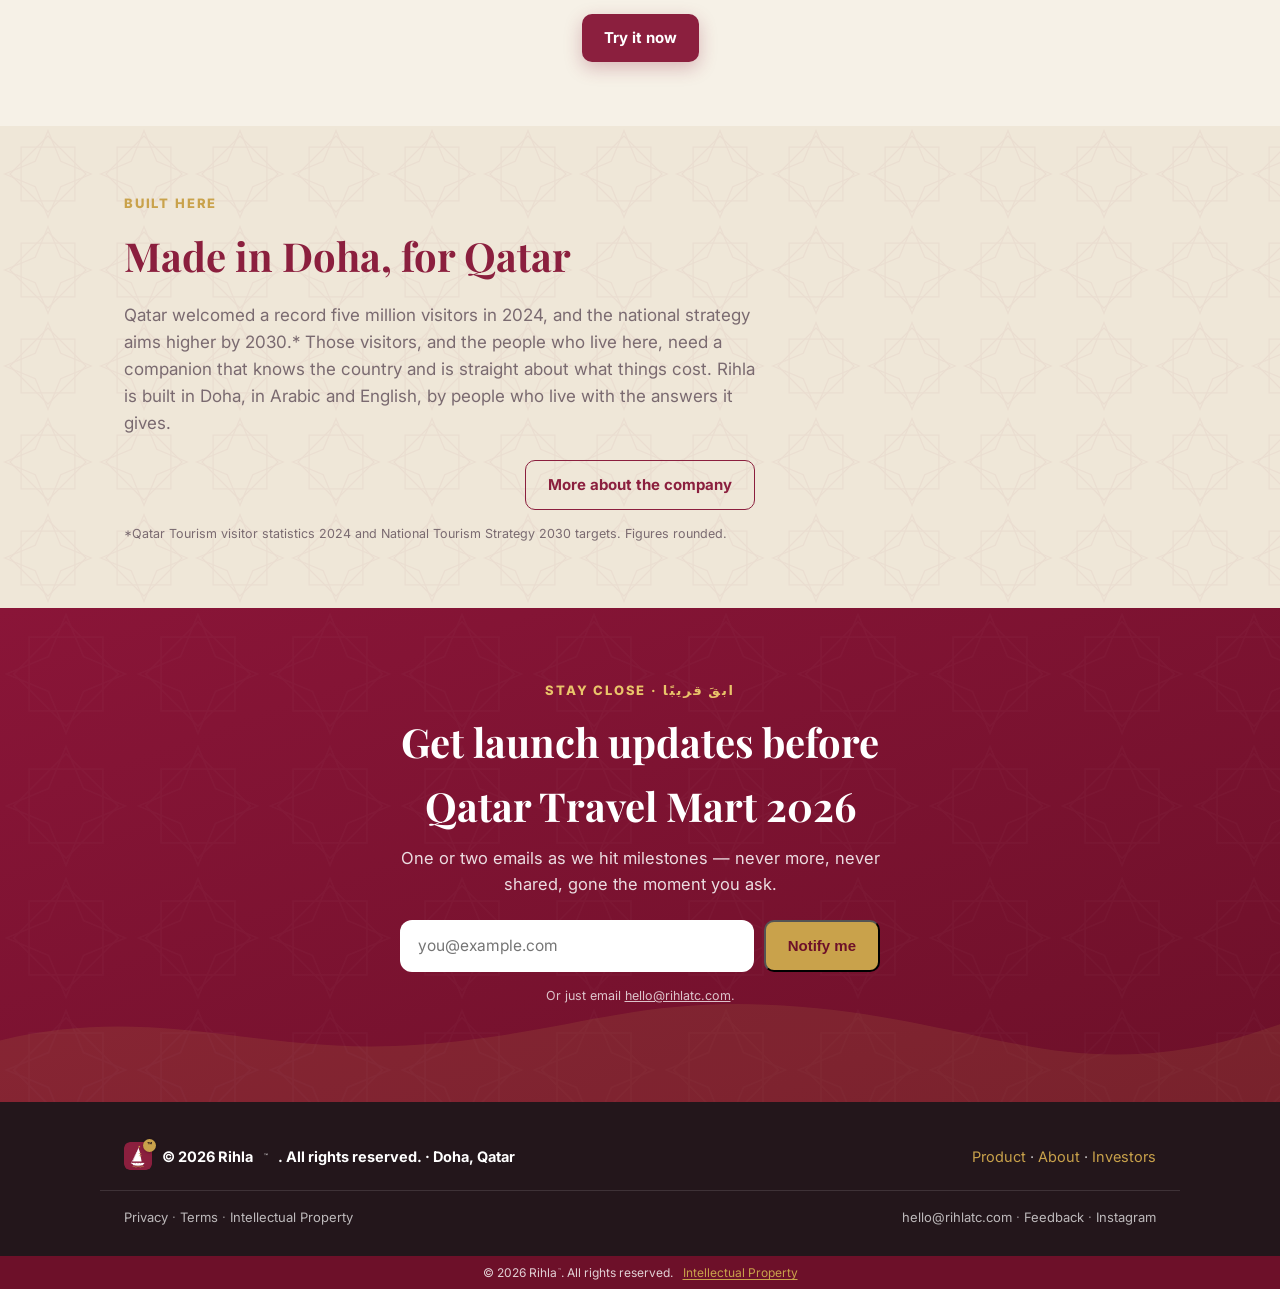
==== commit 99820773: "Add Qatar Travel Guide section, SEO fixes, and carry forward pending polish New /guide/ section (4 p" ====
--- a/index.html
+++ b/index.html
@@ -5,22 +5,54 @@
   <meta name="viewport" content="width=device-width, initial-scale=1" />
   <title>Rihla — AI Travel Companion for Qatar</title>
   <meta name="description" content="Plan a Qatar trip in one conversation. Real Doha venues, real prices, a budget that adds up. In English and Arabic." />
+  <link rel="canonical" href="https://rihlatc.com/" />
+  <meta property="og:type" content="website" />
+  <meta property="og:url" content="https://rihlatc.com/" />
+  <meta property="og:site_name" content="Rihla" />
   <meta property="og:title" content="Rihla — AI Travel Companion for Qatar" />
-  <meta property="og:description" content="Plan a Qatar trip in one conversation. Built in Doha." />
-  <meta property="og:image" content="assets/icon-512.png" />
+  <meta property="og:description" content="Plan a Qatar trip in one conversation. Real Doha venues, real prices, a budget that adds up. In English and Arabic." />
+  <meta property="og:image" content="https://rihlatc.com/assets/icon-512.png" />
+  <meta name="twitter:card" content="summary_large_image" />
+  <meta name="twitter:title" content="Rihla — AI Travel Companion for Qatar" />
+  <meta name="twitter:description" content="Plan a Qatar trip in one conversation. Real Doha venues, real prices, a budget that adds up. In English and Arabic." />
+  <meta name="twitter:image" content="https://rihlatc.com/assets/icon-512.png" />
   <link rel="icon" type="image/png" href="assets/icon-32.png" />
   <link rel="apple-touch-icon" href="assets/icon-192.png" />
   <link rel="preconnect" href="https://fonts.googleapis.com" />
   <link href="https://fonts.googleapis.com/css2?family=Playfair+Display:wght@600;700;800&family=Inter:wght@400;500;700;800&display=swap" rel="stylesheet" />
   <link rel="stylesheet" href="style.css" />
+  <script type="application/ld+json">
+  {
+    "@context": "https://schema.org",
+    "@type": "Organization",
+    "name": "Rihla",
+    "url": "https://rihlatc.com/",
+    "logo": "https://rihlatc.com/assets/icon-512.png",
+    "description": "Rihla is an AI travel companion that plans costed Qatar trips in one conversation, grounded in real Doha venues, with one-tap bookings and full Arabic support.",
+    "email": "hello@rihlatc.com",
+    "areaServed": {
+      "@type": "Country",
+      "name": "Qatar"
+    }
+  }
+  </script>
+  <script type="application/ld+json">
+  {
+    "@context": "https://schema.org",
+    "@type": "WebSite",
+    "name": "Rihla",
+    "url": "https://rihlatc.com/"
+  }
+  </script>
 </head>
 <body>
 
 <nav class="nav">
   <div class="wrap">
-    <a class="nav-brand" href="index.html"><img src="assets/icon-192.png" alt="" />Rihla<span class="tm" aria-hidden="true">™</span></a>
+    <a class="nav-brand" href="index.html"><span class="logo-badge"><img src="assets/icon-192.png" alt="" /></span>Rihla<span class="tm" aria-hidden="true">™</span></a>
     <button class="nav-burger" aria-label="Menu" aria-expanded="false" aria-controls="nav-links">☰</button>
     <div class="nav-links" id="nav-links">
+      <a href="guide/index.html">Guide</a>
       <a href="product.html">Product</a>
       <a href="about.html">About</a>
       <a href="investors.html">Investors</a>
@@ -41,7 +73,7 @@
     <div class="layer layer-dhow"    data-depth="0.62"></div>
   </div>
   <div class="hero-inner wrap">
-    <img class="hero-logo" src="assets/icon-512.png" alt="Rihla dhow logo" />
+    <span class="hero-logo-wrap"><img class="hero-logo" src="assets/icon-512.png" alt="Rihla dhow logo" /></span>
     <h1 class="serif">Doha, planned properly</h1>
     <div class="ar">رحلة</div>
     <p class="sub">
@@ -56,6 +88,33 @@
     <p class="hero-fine">Free. No account needed to try. · <a class="hero-waitlist-link" href="#waitlist">Get launch updates →</a></p>
   </div>
 </header>
+
+<!-- Product carousel — real screens, not stock photography, right where the
+     hero used to hand off to plain whitespace before the theme cards. -->
+<section class="section shot-carousel-section">
+  <div class="wrap">
+    <div class="shot-carousel" tabindex="0" aria-label="Rihla product screens">
+      <ul class="shot-track">
+        <li>
+          <img src="assets/plan-desktop.png" alt="A costed Doha itinerary, day by day, in Rihla" loading="lazy" />
+          <p>A costed itinerary, line by line — every riyal accounted for.</p>
+        </li>
+        <li>
+          <img src="assets/plan-arabic-rtl.png" alt="Rihla's interface in Arabic with right-to-left layout" loading="lazy" />
+          <p>Full Arabic, right to left — not a translation layer bolted on.</p>
+        </li>
+        <li>
+          <img src="assets/plan-mobile.png" alt="Rihla open on a phone while travelling" loading="lazy" />
+          <p>Built for the trip, not the desk — plans your phone anywhere.</p>
+        </li>
+      </ul>
+    </div>
+    <div class="shot-carousel-nav">
+      <button type="button" class="shot-carousel-btn" data-dir="-1" aria-label="Previous screen">←</button>
+      <button type="button" class="shot-carousel-btn" data-dir="1" aria-label="Next screen">→</button>
+    </div>
+  </div>
+</section>
 
 <!-- Thematic entry points. People choose a trip by what they want to do, not by
      a feature list, which is how every tourism board organises its front page. -->
@@ -161,7 +220,7 @@
 
 <footer>
   <div class="wrap">
-    <span class="foot-brand"><img src="assets/icon-192.png" alt="" />© 2026 Rihla<span class="tm" aria-hidden="true">™</span>. All rights reserved. · Doha, Qatar</span>
+    <span class="foot-brand"><span class="logo-badge"><img src="assets/icon-192.png" alt="" /></span>© 2026 Rihla<span class="tm" aria-hidden="true">™</span>. All rights reserved. · Doha, Qatar</span>
     <span>
       <a href="product.html">Product</a> ·
       <a href="about.html">About</a> ·
@@ -174,9 +233,30 @@
   </div>
 </footer>
 
+<div class="ip-strip">
+  <div class="wrap">
+    <span>© 2026 Rihla<span class="tm" aria-hidden="true">™</span>. All rights reserved.</span>
+    <a href="intellectual-property.html">Intellectual Property</a>
+  </div>
+</div>
+
 <script src="nav.js"></script>
 <script src="analytics.js"></script>
 <script src="waitlist.js"></script>
 <script src="get-app.js"></script>
+<script>
+  (function () {
+    var track = document.querySelector('.shot-carousel')
+    if (!track) return
+    var card = track.querySelector('li')
+    document.querySelectorAll('.shot-carousel-btn').forEach(function (btn) {
+      btn.addEventListener('click', function () {
+        var dir = Number(btn.getAttribute('data-dir'))
+        var step = (card ? card.offsetWidth : 300) + 20
+        track.scrollBy({ left: dir * step, behavior: 'smooth' })
+      })
+    })
+  })()
+</script>
 </body>
 </html>
--- a/style.css
+++ b/style.css
@@ -39,6 +39,30 @@
    doesn't get reordered if this ever sits inside an RTL context. */
 .tm { font-size: 0.42em; font-weight: 700; vertical-align: super; line-height: 1; opacity: 0.65; margin-inline-start: 1px; unicode-bidi: isolate; }
 .foot-brand .tm, .deck-cover .tm { opacity: 0.7; }
+
+/* ™ pinned to the logo mark's own upper-right corner (distinct from .tm,
+   which follows the wordmark text) — wraps the <img> so the badge tracks
+   the icon regardless of where the icon is used. */
+.logo-badge { position: relative; display: inline-flex; flex-shrink: 0; }
+.logo-badge::after {
+  content: "™"; position: absolute; top: -4px; right: -6px;
+  width: 15px; height: 15px; border-radius: 50%;
+  background: var(--gold); color: var(--ink);
+  font-size: 9px; font-weight: 800; line-height: 15px; text-align: center;
+  box-shadow: 0 1px 3px rgba(0,0,0,.25);
+}
+.foot-brand .logo-badge::after { width: 13px; height: 13px; font-size: 8px; line-height: 13px; top: -3px; right: -4px; }
+.hero-logo-wrap { position: relative; display: block; width: fit-content; margin: 0 auto 26px; }
+.hero-logo-wrap .hero-logo { margin: 0; display: block; }
+.hero-logo-wrap::after {
+  content: "™"; position: absolute; top: -6px; right: -10px;
+  width: 28px; height: 28px; border-radius: 50%;
+  background: var(--gold); color: var(--ink);
+  font-size: 15px; font-weight: 800; line-height: 28px; text-align: center;
+  box-shadow: 0 2px 6px rgba(0,0,0,.25);
+}
+.deck-cover .hero-logo-wrap { margin: 0 auto 26px; }
+.hero-inner .hero-logo-wrap { margin: 0 auto 18px; }
 .nav-links { display: flex; gap: 22px; margin-left: auto; align-items: center; }
 .nav-links a { text-decoration: none; color: var(--ink); font-size: 15px; font-weight: 500; }
 .nav-links a:hover { color: var(--maroon); }
@@ -55,7 +79,7 @@
 
 /* Hero */
 .hero { padding: 84px 0 40px; text-align: center; }
-.hero-logo { width: 108px; height: 108px; border-radius: 24px; margin: 0 auto 26px; box-shadow: 0 18px 50px rgba(139, 31, 62, 0.35); }
+.hero-logo { width: 108px; height: 108px; border-radius: 24px; box-shadow: 0 18px 50px rgba(139, 31, 62, 0.35); }
 .hero h1 { font-size: clamp(44px, 7vw, 76px); letter-spacing: 0.04em; color: var(--maroon); }
 .hero .ar { color: var(--gold); font-size: clamp(22px, 3vw, 30px); margin-top: 4px; }
 .hero .tagline { font-size: clamp(18px, 2.6vw, 24px); font-style: italic; margin: 14px auto 10px; }
@@ -133,6 +157,14 @@
 }
 .footer-legal a { color: rgba(255, 255, 255, 0.7); }
 
+/* Narrow IP strip — sits below the footer on every page, distinct and
+   short, so intellectual-property notice doesn't rely on someone reading
+   all the way through the footer's legal row to find it. */
+.ip-strip { background: var(--maroon-deep); color: rgba(255, 255, 255, 0.8); font-size: 12px; padding: 7px 0; }
+.ip-strip .wrap { display: flex; align-items: center; justify-content: center; gap: 10px; flex-wrap: wrap; text-align: center; }
+.ip-strip a { color: var(--gold); text-decoration: underline; text-underline-offset: 2px; }
+.ip-strip a:hover { color: #fff; }
+
 /* Deck (investors) */
 .deck-section { border-bottom: 1px solid var(--cream-2); }
 .deck-cover { text-align: center; padding: 100px 0 70px; }
@@ -187,7 +219,7 @@
   padding: 72px 0 78px;
   text-align: center;
 }
-.hero-inner .hero-logo { width: 92px; height: 92px; border-radius: 22px; margin: 0 auto 18px; display: block; }
+.hero-inner .hero-logo { width: 92px; height: 92px; border-radius: 22px; display: block; }
 .hero-full h1 { font-size: clamp(34px, 6vw, 60px); margin: 0 0 6px; color: #fff; }
 .hero-full .ar { font-size: 26px; opacity: 0.72; margin-bottom: 14px; }
 .hero-full .sub { max-width: 620px; margin: 0 auto; font-size: 17px; line-height: 1.65; opacity: 0.94; }
@@ -198,6 +230,36 @@
 
 .section { padding: 64px 0; }
 .section.alt { background: var(--cream-2, #f2ece6); }
+
+/* Product carousel — plain horizontal scroll-snap, no JS library. The two
+   arrow buttons just scrollBy one card; native touch/trackpad swipe works
+   without them. */
+.shot-carousel-section { padding-top: 40px; padding-bottom: 24px; }
+.shot-carousel {
+  overflow-x: auto; scroll-snap-type: x mandatory; scrollbar-width: none;
+  border-radius: 16px;
+}
+.shot-carousel::-webkit-scrollbar { display: none; }
+.shot-track {
+  list-style: none; margin: 0; padding: 0; display: flex; gap: 20px;
+}
+.shot-track li {
+  flex: 0 0 min(560px, 84vw); scroll-snap-align: center;
+  background: #fff; border: 1px solid var(--cream-2, #efe7d8); border-radius: 16px;
+  overflow: hidden; box-shadow: 0 18px 44px rgba(35, 22, 27, 0.12);
+}
+.shot-track img { display: block; width: 100%; height: 320px; object-fit: cover; object-position: top; }
+.shot-track p { margin: 0; padding: 14px 18px 18px; font-size: 14.5px; color: var(--muted, #6b5f5a); }
+.shot-carousel-nav { display: flex; justify-content: center; gap: 10px; margin-top: 16px; }
+.shot-carousel-btn {
+  width: 38px; height: 38px; border-radius: 50%; border: 1px solid var(--cream-2, #efe7d8);
+  background: #fff; color: var(--maroon); font-size: 16px; cursor: pointer;
+}
+.shot-carousel-btn:hover { border-color: var(--maroon); background: #fbf4f6; }
+@media (max-width: 640px) {
+  .shot-carousel-section { padding-top: 28px; }
+  .shot-track li { flex-basis: 88vw; }
+}
 .page-head { padding: 54px 0 8px; }
 
 /* Legal pages (Intellectual Property, and anywhere similar reads better
